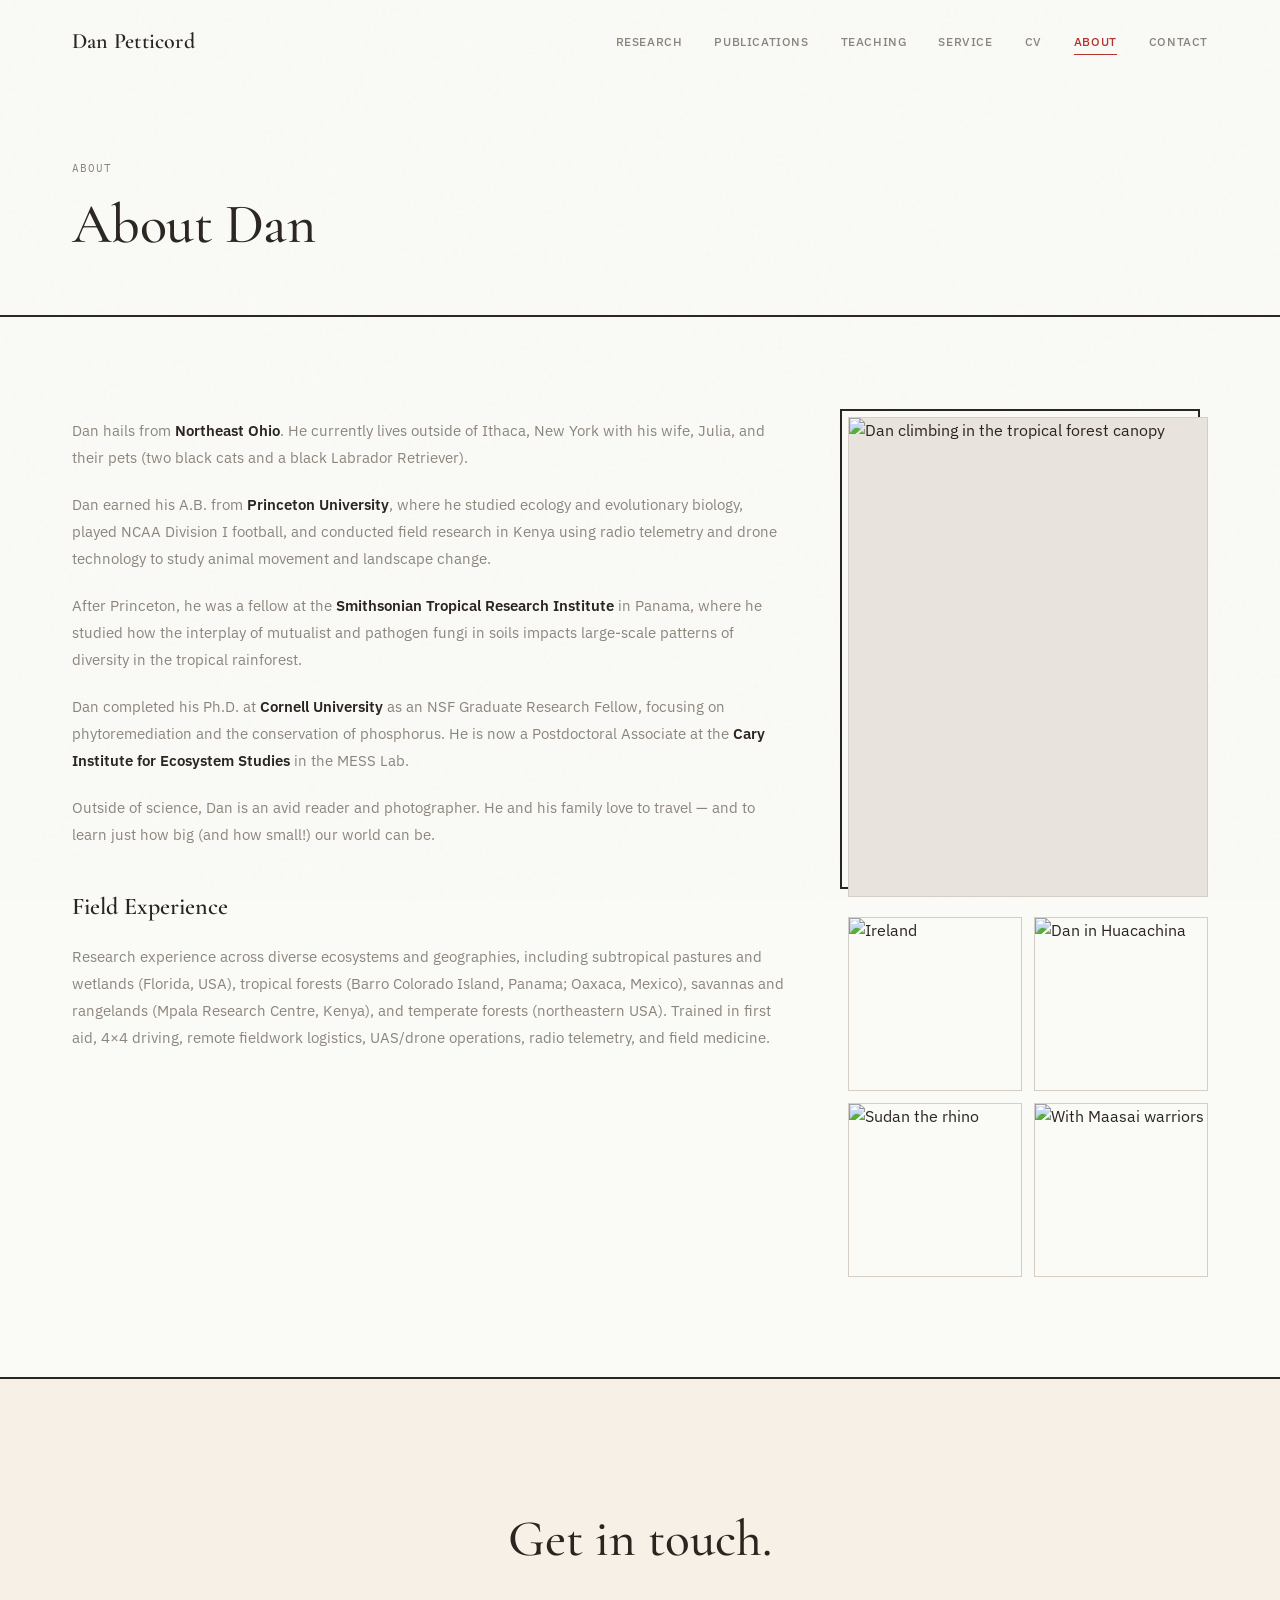
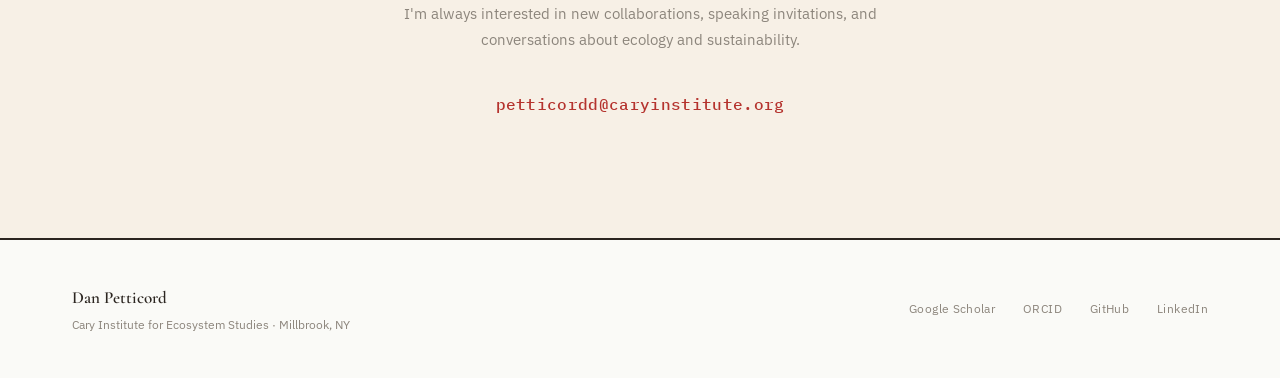
==== about.html @ bfcc59e4 "V3 One option for fixes and random filling in of photos." ====
<!DOCTYPE html>
<html lang="en">
<head>
  <meta charset="UTF-8">
  <meta name="viewport" content="width=device-width, initial-scale=1.0">
  <title>About — Dan Petticord</title>
  <link rel="preconnect" href="https://fonts.googleapis.com">
  <link rel="preconnect" href="https://fonts.gstatic.com" crossorigin>
  <link href="https://fonts.googleapis.com/css2?family=Cormorant+Garamond:ital,wght@0,300;0,400;0,500;0,600;0,700;1,300;1,400&family=IBM+Plex+Sans:ital,wght@0,300;0,400;0,500;0,600;0,700;1,300;1,400&family=IBM+Plex+Mono:wght@300;400;500&display=swap" rel="stylesheet">
  <link rel="stylesheet" href="css/styles.css">
</head>
<body>

<nav class="nav">
  <a href="index.html" class="nav-name">Dan Petticord</a>
  <div class="nav-links">
    <a href="research.html" class="nav-link">Research</a>
    <a href="publications.html" class="nav-link">Publications</a>
    <a href="teaching.html" class="nav-link">Teaching</a>
    <a href="service.html" class="nav-link">Service</a>
    <a href="cv.html" class="nav-link">CV</a>
    <a href="about.html" class="nav-link active">About</a>
    <a href="contact.html" class="nav-link">Contact</a>
  </div>
  <button class="nav-hamburger" aria-label="Menu"><span></span><span></span><span></span></button>
</nav>

<header class="page-header">
  <div class="page-header-label">About</div>
  <h1 class="page-header-title">About Dan</h1>
</header>

<section class="section" style="display:grid;grid-template-columns:1fr 360px;gap:60px;align-items:start;">
  <div class="prose fade-in">
    <p>Dan hails from <strong>Northeast Ohio</strong>. He currently lives outside of Ithaca, New York with his wife, Julia, and their pets (two black cats and a black Labrador Retriever).</p>
    <p>Dan earned his A.B. from <strong>Princeton University</strong>, where he studied ecology and evolutionary biology, played NCAA Division I football, and conducted field research in Kenya using radio telemetry and drone technology to study animal movement and landscape change.</p>
    <p>After Princeton, he was a fellow at the <strong>Smithsonian Tropical Research Institute</strong> in Panama, where he studied how the interplay of mutualist and pathogen fungi in soils impacts large-scale patterns of diversity in the tropical rainforest.</p>
    <p>Dan completed his Ph.D. at <strong>Cornell University</strong> as an NSF Graduate Research Fellow, focusing on phytoremediation and the conservation of phosphorus. He is now a Postdoctoral Associate at the <strong>Cary Institute for Ecosystem Studies</strong> in the MESS Lab.</p>
    <p>Outside of science, Dan is an avid reader and photographer. He and his family love to travel — and to learn just how big (and how small!) our world can be.</p>

    <h3>Field Experience</h3>
    <p>Research experience across diverse ecosystems and geographies, including subtropical pastures and wetlands (Florida, USA), tropical forests (Barro Colorado Island, Panama; Oaxaca, Mexico), savannas and rangelands (Mpala Research Centre, Kenya), and temperate forests (northeastern USA). Trained in first aid, 4×4 driving, remote fieldwork logistics, UAS/drone operations, radio telemetry, and field medicine.</p>
  </div>

  <!-- Photo gallery placeholder -->
  <div class="fade-in anim-delay-2" style="position:sticky;top:120px;">
    <div style="position:relative;">
      <div style="position:absolute;top:-8px;left:-8px;right:8px;bottom:8px;border:2px solid var(--border-dark);z-index:0;"></div>
      <div style="position:relative;z-index:1;width:100%;aspect-ratio:3/4;overflow:hidden;background:var(--grid);border:1px solid var(--border);">
        <img src="images/Climbing.jpg" alt="Dan climbing in the tropical forest canopy" style="width:100%;height:100%;object-fit:cover;">
      </div>
    </div>
    <!-- Additional photos -->
    <div style="display:grid;grid-template-columns:1fr 1fr;gap:12px;margin-top:20px;">
      <div style="aspect-ratio:1;overflow:hidden;border:1px solid var(--border);">
        <img src="images/Ireland.jpg" alt="Ireland" style="width:100%;height:100%;object-fit:cover;">
      </div>
      <div style="aspect-ratio:1;overflow:hidden;border:1px solid var(--border);">
        <img src="images/dan-huacachina.jpg" alt="Dan in Huacachina" style="width:100%;height:100%;object-fit:cover;">
      </div>
    </div>
    <div style="display:grid;grid-template-columns:1fr 1fr;gap:12px;margin-top:12px;">
      <div style="aspect-ratio:1;overflow:hidden;border:1px solid var(--border);">
        <img src="images/Sudan.jpg" alt="Sudan the rhino" style="width:100%;height:100%;object-fit:cover;">
      </div>
      <div style="aspect-ratio:1;overflow:hidden;border:1px solid var(--border);">
        <img src="images/Ma_warriors.jpg" alt="With Maasai warriors" style="width:100%;height:100%;object-fit:cover;">
      </div>
    </div>
  </div>
</section>

<section class="contact-section fade-in">
  <div class="contact-title">Get in touch.</div>
  <div class="contact-desc">I'm always interested in new collaborations, speaking invitations, and conversations about ecology and sustainability.</div>
  <a href="mailto:petticordd@caryinstitute.org" class="contact-email">petticordd@caryinstitute.org</a>
</section>

<footer class="footer">
  <div><div class="footer-name">Dan Petticord</div><div class="footer-sub">Cary Institute for Ecosystem Studies · Millbrook, NY</div></div>
  <div class="footer-links">
    <a href="https://scholar.google.com/citations?user=s1wx64YAAAAJ&hl=en" target="_blank" class="footer-link">Google Scholar</a>
    <a href="#" class="footer-link">ORCID</a>
    <a href="https://github.com/Dpetticord3" target="_blank" class="footer-link">GitHub</a>
    <a href="#" class="footer-link">LinkedIn</a>
  </div>
</footer>
<script src="js/main.js"></script>
</body>
</html>
---- css/styles.css ----
/* ═══════════════════════════════════════════════════════════════════
   DAN PETTICORD — ACADEMIC SITE
   Parchment + Gem Tone Palette · Crisp Black Lines
   ═══════════════════════════════════════════════════════════════════ */

/* ─── CUSTOM PROPERTIES ─── */
:root {
  --warm:       #B5332E;
  --drought:    #C67D3B;
  --teal:       #2E6B6B;
  --forest:     #4A7C3F;
  --plum:       #7A5C8D;
  --slate:      #3A6B8C;
  --absent:     #A8A196;
  --bg:         #FAFAF7;
  --paper:      #F7F0E6;
  --grid:       #E8E4DD;
  --text:       #2B2520;
  --muted:      #8C857C;
  --white:      #FFFFFF;
  --border:     #D4CEC5;
  --border-dark:#2B2520;

  --font-serif: 'Cormorant Garamond', 'Georgia', serif;
  --font-sans:  'IBM Plex Sans', 'Helvetica Neue', sans-serif;
  --font-mono:  'IBM Plex Mono', 'Menlo', monospace;

  --page-pad: 72px;
  --max-width: 1280px;
}

/* ─── RESET & BASE ─── */
*, *::before, *::after { margin: 0; padding: 0; box-sizing: border-box; }

html {
  font-size: 16px;
  scroll-behavior: smooth;
  -webkit-font-smoothing: antialiased;
  -moz-osx-font-smoothing: grayscale;
}

body {
  font-family: var(--font-sans);
  background: var(--bg);
  color: var(--text);
  line-height: 1.6;
  overflow-x: hidden;
}

::selection { background: rgba(181,51,46,0.12); color: var(--text); }

::-webkit-scrollbar { width: 6px; }
::-webkit-scrollbar-track { background: var(--bg); }
::-webkit-scrollbar-thumb { background: var(--border); border-radius: 3px; }
::-webkit-scrollbar-thumb:hover { background: var(--muted); }

a { color: inherit; text-decoration: none; }
img { display: block; max-width: 100%; }

/* ─── PAPER TEXTURE OVERLAY ─── */
body::before {
  content: '';
  position: fixed; inset: 0; z-index: 0; pointer-events: none; opacity: 0.028;
  background-image: url("data:image/svg+xml,%3Csvg viewBox='0 0 256 256' xmlns='http://www.w3.org/2000/svg'%3E%3Cfilter id='n'%3E%3CfeTurbulence type='fractalNoise' baseFrequency='0.75' numOctaves='4' stitchTiles='stitch'/%3E%3C/filter%3E%3Crect width='100%25' height='100%25' filter='url(%23n)'/%3E%3C/svg%3E");
}

/* ─── NAVIGATION ─── */
.nav {
  position: fixed; top: 0; left: 0; right: 0; z-index: 100;
  display: flex; justify-content: space-between; align-items: center;
  padding: 24px var(--page-pad);
  border-bottom: 1.5px solid transparent;
  transition: all 0.4s cubic-bezier(0.16,1,0.3,1);
}

.nav.scrolled {
  padding: 14px var(--page-pad);
  background: rgba(250,250,247,0.95);
  backdrop-filter: blur(20px);
  border-bottom-color: var(--border-dark);
}

.nav-name {
  font-family: var(--font-serif);
  font-weight: 600; font-size: 22px;
  letter-spacing: 0.01em; color: var(--text);
}

.nav-links { display: flex; gap: 32px; align-items: center; }

.nav-link {
  font-family: var(--font-sans);
  font-size: 12px; font-weight: 500;
  color: var(--muted);
  letter-spacing: 0.05em; text-transform: uppercase;
  position: relative; transition: color 0.3s;
}

.nav-link::after {
  content: ''; position: absolute; bottom: -4px; left: 0;
  width: 0; height: 1.5px; background: var(--warm);
  transition: width 0.3s cubic-bezier(0.16,1,0.3,1);
}

.nav-link:hover, .nav-link.active { color: var(--warm); }
.nav-link:hover::after, .nav-link.active::after { width: 100%; }

/* Mobile hamburger */
.nav-hamburger {
  display: none; cursor: pointer; background: none; border: none;
  width: 28px; height: 20px; position: relative; z-index: 110;
}
.nav-hamburger span {
  display: block; width: 100%; height: 2px; background: var(--text);
  position: absolute; left: 0; transition: all 0.3s;
}
.nav-hamburger span:nth-child(1) { top: 0; }
.nav-hamburger span:nth-child(2) { top: 9px; }
.nav-hamburger span:nth-child(3) { top: 18px; }

/* ─── PAGE HEADER (inner pages) ─── */
.page-header {
  padding: 160px var(--page-pad) 60px;
  border-bottom: 2px solid var(--border-dark);
}

.page-header-label {
  font-family: var(--font-mono);
  font-size: 11px; font-weight: 400;
  letter-spacing: 0.1em; text-transform: uppercase;
  color: var(--muted); margin-bottom: 16px;
}

.page-header-title {
  font-family: var(--font-serif);
  font-size: clamp(36px, 4.5vw, 56px);
  font-weight: 500; line-height: 1.1;
  letter-spacing: -0.01em; color: var(--text);
}

.page-header-subtitle {
  font-family: var(--font-sans);
  font-size: 16px; color: var(--muted);
  margin-top: 16px; max-width: 600px; line-height: 1.7;
}

/* Color accent on page header */
.page-header[data-accent="warm"] .page-header-label { color: var(--warm); }
.page-header[data-accent="teal"] .page-header-label { color: var(--teal); }
.page-header[data-accent="forest"] .page-header-label { color: var(--forest); }
.page-header[data-accent="drought"] .page-header-label { color: var(--drought); }
.page-header[data-accent="slate"] .page-header-label { color: var(--slate); }
.page-header[data-accent="plum"] .page-header-label { color: var(--plum); }

/* ─── SECTION COMPONENTS ─── */
.section { padding: 100px var(--page-pad); position: relative; z-index: 1; }
.section--paper { background: var(--paper); }
.section--bordered { border-top: 2px solid var(--border-dark); }

.section-label {
  font-family: var(--font-sans);
  font-size: 11px; font-weight: 600;
  letter-spacing: 0.14em; text-transform: uppercase;
  color: var(--text); margin-bottom: 56px;
  display: flex; align-items: center; gap: 20px;
}

.section-label::after {
  content: ''; flex: 1; height: 1px; background: var(--border);
}

.section-label[data-color="warm"] { color: var(--warm); }
.section-label[data-color="teal"] { color: var(--teal); }
.section-label[data-color="forest"] { color: var(--forest); }
.section-label[data-color="drought"] { color: var(--drought); }

/* ─── STAT BAR ─── */
.stat-bar {
  display: grid; grid-template-columns: repeat(4, 1fr);
  border-top: 2px solid var(--border-dark);
  border-bottom: 2px solid var(--border-dark);
}

.stat-card {
  padding: 52px 36px; text-align: center;
  background: var(--paper);
  border-right: 1px solid var(--border);
}
.stat-card:last-child { border-right: none; }

.stat-num {
  font-family: var(--font-serif);
  font-weight: 600; font-size: 50px; line-height: 1;
  margin-bottom: 10px;
}

.stat-label {
  font-family: var(--font-sans);
  font-size: 11px; color: var(--muted);
  letter-spacing: 0.08em; text-transform: uppercase; font-weight: 500;
}

/* ─── RESEARCH CARDS ─── */
.research-grid {
  display: grid; grid-template-columns: repeat(2, 1fr); gap: 20px;
}

.research-card {
  padding: 44px 36px; border: 1px solid var(--border);
  position: relative; overflow: hidden; cursor: pointer;
  transition: all 0.35s cubic-bezier(0.16,1,0.3,1);
  text-decoration: none; display: block;
}

.research-card::before {
  content: ''; position: absolute; top: 0; left: 0; right: 0; height: 3px;
  transform: scaleX(0); transform-origin: left;
  transition: transform 0.5s cubic-bezier(0.16,1,0.3,1);
}

.research-card:hover { background: var(--white); }
.research-card:hover::before { transform: scaleX(1); }

.research-card[data-color="warm"]::before { background: var(--warm); }
.research-card[data-color="warm"]:hover { border-color: var(--warm); }
.research-card[data-color="warm"] .research-card-num { color: var(--warm); }

.research-card[data-color="teal"]::before { background: var(--teal); }
.research-card[data-color="teal"]:hover { border-color: var(--teal); }
.research-card[data-color="teal"] .research-card-num { color: var(--teal); }

.research-card[data-color="forest"]::before { background: var(--forest); }
.research-card[data-color="forest"]:hover { border-color: var(--forest); }
.research-card[data-color="forest"] .research-card-num { color: var(--forest); }

.research-card[data-color="drought"]::before { background: var(--drought); }
.research-card[data-color="drought"]:hover { border-color: var(--drought); }
.research-card[data-color="drought"] .research-card-num { color: var(--drought); }

.research-card[data-color="slate"]::before { background: var(--slate); }
.research-card[data-color="slate"]:hover { border-color: var(--slate); }
.research-card[data-color="slate"] .research-card-num { color: var(--slate); }

.research-card[data-color="plum"]::before { background: var(--plum); }
.research-card[data-color="plum"]:hover { border-color: var(--plum); }
.research-card[data-color="plum"] .research-card-num { color: var(--plum); }

.research-card-num {
  font-family: var(--font-mono);
  font-size: 11px; margin-bottom: 24px;
  letter-spacing: 0.05em; font-weight: 500;
}

.research-card-title {
  font-family: var(--font-serif);
  font-size: 26px; font-weight: 600;
  line-height: 1.2; margin-bottom: 14px; color: var(--text);
}

.research-card-desc {
  font-family: var(--font-sans);
  font-size: 14px; color: var(--muted); line-height: 1.7;
}

.research-card-more {
  margin-top: 20px; font-family: var(--font-sans);
  font-size: 12px; font-weight: 500;
  letter-spacing: 0.04em; color: transparent;
  transition: color 0.4s;
}
.research-card:hover .research-card-more { color: var(--muted); }

/* ─── PUBLICATION ITEMS ─── */
.pub-item {
  display: grid; grid-template-columns: 52px 1fr 56px;
  gap: 24px; align-items: baseline;
  padding: 18px 0 18px 12px;
  border-bottom: 1px solid var(--border);
  transition: all 0.3s; cursor: default;
}

.pub-item:hover { padding-left: 24px; background: var(--paper); }

.pub-num {
  font-family: var(--font-mono);
  font-size: 12px; color: var(--muted);
}

.pub-title {
  font-family: var(--font-sans);
  font-size: 15px; color: var(--muted);
  line-height: 1.55; transition: color 0.3s;
}
.pub-item:hover .pub-title { color: var(--text); }

.pub-first-badge {
  display: inline-block; font-family: var(--font-mono);
  font-size: 9px; font-weight: 500;
  letter-spacing: 0.1em; text-transform: uppercase;
  margin-right: 10px; padding: 2px 8px;
  border: 1.5px solid var(--warm); color: var(--warm);
  vertical-align: middle;
}

.pub-cofirst-badge {
  display: inline-block; font-family: var(--font-mono);
  font-size: 9px; font-weight: 500;
  letter-spacing: 0.1em; text-transform: uppercase;
  margin-right: 10px; padding: 2px 8px;
  border: 1.5px solid var(--drought); color: var(--drought);
  vertical-align: middle;
}

.pub-link {
  display: inline-block; font-family: var(--font-mono);
  font-size: 10px; color: var(--teal); margin-top: 6px;
  letter-spacing: 0.03em; transition: color 0.3s;
}
.pub-link:hover { color: var(--warm); }

/* Collaboration bracket grouping */
.pub-group-bracket {
  border-left: 3px solid var(--border);
  padding-left: 20px; margin-left: 12px;
  margin-top: 8px; margin-bottom: 8px;
}
.pub-group-bracket-label {
  font-family: var(--font-sans); font-size: 12px;
  font-weight: 500; color: var(--muted);
  margin-bottom: 4px; font-style: italic;
}

.pub-journal {
  font-family: var(--font-sans);
  font-size: 13px; color: var(--muted);
  font-style: italic; margin-top: 5px;
  transition: color 0.3s;
}
.pub-item:hover .pub-journal { color: var(--teal); }

.pub-year {
  font-family: var(--font-mono);
  font-size: 12px; color: var(--muted); text-align: right;
}

/* Publication group headers */
.pub-group {
  margin-top: 64px; margin-bottom: 32px;
  padding: 32px; background: var(--paper);
  border: 1px solid var(--border);
  display: grid; grid-template-columns: 1fr 200px; gap: 32px;
  align-items: center;
}

.pub-group-title {
  font-family: var(--font-serif);
  font-size: 22px; font-weight: 600;
  color: var(--text); line-height: 1.3;
}

.pub-group-desc {
  font-family: var(--font-sans);
  font-size: 13px; color: var(--muted);
  margin-top: 8px; line-height: 1.6;
}

.pub-group-photo {
  width: 100%; aspect-ratio: 4/3;
  background: var(--grid); border: 1px solid var(--border);
  display: flex; align-items: center; justify-content: center;
  font-family: var(--font-mono); font-size: 10px; color: var(--muted);
}

/* ─── JOURNEY TIMELINE ─── */
.journey-item {
  display: grid; grid-template-columns: 140px 1fr;
  gap: 32px; padding: 28px 0; position: relative;
  border-bottom: 1px solid var(--border);
}
.journey-item:last-child { border-bottom: none; }

.journey-dot {
  position: absolute; left: -24px; top: 36px;
  width: 8px; height: 8px; border-radius: 50%;
  border: 2px solid var(--bg);
}

.journey-period {
  font-family: var(--font-mono);
  font-size: 12px; color: var(--muted);
  letter-spacing: 0.03em; padding-top: 4px;
}

.journey-role {
  font-family: var(--font-serif);
  font-size: 23px; font-weight: 600;
  color: var(--text); margin-bottom: 4px;
}

.journey-place {
  font-family: var(--font-sans);
  font-size: 14px; font-weight: 500; margin-bottom: 2px;
}

.journey-detail {
  font-family: var(--font-sans);
  font-size: 13px; color: var(--muted); font-style: italic;
}

/* ─── TEACHING CARDS ─── */
.teaching-grid { display: grid; grid-template-columns: 1fr 1fr; gap: 20px; }

.teaching-card {
  padding: 32px 28px; border: 1px solid var(--border);
  background: var(--white); position: relative; overflow: hidden;
}

.teaching-strip {
  position: absolute; top: 0; left: 0; bottom: 0; width: 4px;
}

.teaching-header {
  display: flex; justify-content: space-between;
  align-items: flex-start; margin-bottom: 14px; padding-left: 8px;
}

.teaching-role {
  font-family: var(--font-mono);
  font-size: 10px; font-weight: 500;
  letter-spacing: 0.08em; text-transform: uppercase;
}

.teaching-semester {
  font-family: var(--font-mono);
  font-size: 11px; color: var(--muted);
}

.teaching-course {
  font-family: var(--font-serif);
  font-size: 23px; font-weight: 600;
  color: var(--text); margin-bottom: 4px; padding-left: 8px;
}

.teaching-code {
  font-family: var(--font-mono);
  font-size: 11px; color: var(--muted); padding-left: 8px;
}

.teaching-note {
  font-family: var(--font-sans);
  font-size: 13px; color: var(--muted);
  font-style: italic; padding-left: 8px; margin-top: 10px;
}

/* ─── CV PAGE ─── */
.cv-section { margin-bottom: 56px; }

.cv-section-title {
  font-family: var(--font-sans);
  font-size: 12px; font-weight: 600;
  letter-spacing: 0.12em; text-transform: uppercase;
  color: var(--text); padding-bottom: 12px;
  border-bottom: 2px solid var(--border-dark);
  margin-bottom: 24px;
}

.cv-entry {
  display: grid; grid-template-columns: 140px 1fr;
  gap: 24px; padding: 12px 0;
  font-size: 14px;
}

.cv-date {
  font-family: var(--font-mono);
  font-size: 12px; color: var(--muted);
  padding-top: 2px;
}

.cv-role { font-weight: 600; color: var(--text); }
.cv-place { color: var(--muted); }
.cv-detail { font-size: 13px; color: var(--muted); font-style: italic; margin-top: 2px; }

.cv-pub-entry {
  padding: 8px 0;
  font-size: 14px; color: var(--muted);
  line-height: 1.6;
}

.cv-pub-entry strong { color: var(--text); font-weight: 600; }

/* ─── BUTTONS ─── */
.btn {
  display: inline-block;
  font-family: var(--font-sans);
  font-size: 12px; font-weight: 600;
  letter-spacing: 0.08em; text-transform: uppercase;
  padding: 12px 28px; cursor: pointer;
  transition: all 0.3s; border-radius: 0;
}

.btn--primary {
  background: var(--text); color: var(--bg);
  border: 2px solid var(--text);
}
.btn--primary:hover { background: var(--warm); border-color: var(--warm); }

.btn--outline {
  background: transparent; color: var(--text);
  border: 2px solid var(--border);
}
.btn--outline:hover { border-color: var(--text); }

.btn--center { display: flex; justify-content: center; margin-top: 44px; }

/* ─── CONTACT ─── */
.contact-section {
  padding: 120px var(--page-pad);
  border-top: 2px solid var(--border-dark);
  text-align: center; background: var(--paper);
}

.contact-title {
  font-family: var(--font-serif);
  font-size: clamp(32px, 4vw, 52px);
  font-weight: 500; color: var(--text); margin-bottom: 20px;
}

.contact-desc {
  font-family: var(--font-sans);
  font-size: 15px; color: var(--muted);
  max-width: 480px; margin: 0 auto 40px; line-height: 1.7;
}

.contact-email {
  font-family: var(--font-mono);
  font-size: 16px; color: var(--warm);
  font-weight: 500; letter-spacing: 0.02em;
}

/* ─── FOOTER ─── */
.footer {
  padding: 44px var(--page-pad);
  border-top: 2px solid var(--border-dark);
  display: flex; justify-content: space-between; align-items: center;
  background: var(--bg);
}

.footer-name {
  font-family: var(--font-serif);
  font-size: 17px; font-weight: 600;
  color: var(--text); margin-bottom: 4px;
}

.footer-sub {
  font-family: var(--font-sans);
  font-size: 12px; color: var(--muted);
}

.footer-links { display: flex; gap: 28px; }

.footer-link {
  font-family: var(--font-sans);
  font-size: 12px; color: var(--muted);
  letter-spacing: 0.03em; transition: color 0.3s;
}
.footer-link:hover { color: var(--warm); }

/* ─── ANIMATIONS ─── */
.fade-in {
  opacity: 0; transform: translateY(20px);
  transition: opacity 0.7s cubic-bezier(0.16,1,0.3,1),
              transform 0.7s cubic-bezier(0.16,1,0.3,1);
}
.fade-in.visible { opacity: 1; transform: translateY(0); }

@keyframes fadeIn {
  from { opacity: 0; transform: translateY(14px); }
  to   { opacity: 1; transform: translateY(0); }
}

@keyframes pulse {
  0%, 100% { opacity: 0.3; }
  50%      { opacity: 0.7; }
}

.anim-delay-1 { transition-delay: 0.1s; }
.anim-delay-2 { transition-delay: 0.2s; }
.anim-delay-3 { transition-delay: 0.3s; }
.anim-delay-4 { transition-delay: 0.4s; }
.anim-delay-5 { transition-delay: 0.5s; }
.anim-delay-6 { transition-delay: 0.6s; }

/* ─── CONTENT PROSE ─── */
.prose { max-width: 720px; }
.prose p {
  font-family: var(--font-sans);
  font-size: 15px; color: var(--muted);
  line-height: 1.8; margin-bottom: 20px;
}
.prose p strong { color: var(--text); font-weight: 600; }
.prose h3 {
  font-family: var(--font-serif);
  font-size: 24px; font-weight: 600;
  color: var(--text); margin: 40px 0 16px;
}

/* ─── RESEARCH SUBPAGE ─── */
.research-sub-hero {
  padding: 160px var(--page-pad) 80px;
  display: grid; grid-template-columns: 1fr 1fr; gap: 60px;
  align-items: end;
  border-bottom: 2px solid var(--border-dark);
}

.research-sub-papers {
  padding: 80px var(--page-pad);
}

.research-paper-card {
  display: grid; grid-template-columns: 1fr 240px;
  gap: 32px; padding: 28px 0;
  border-bottom: 1px solid var(--border);
  align-items: start;
}

.research-paper-card:last-child { border-bottom: none; }

.research-paper-title {
  font-family: var(--font-sans);
  font-size: 15px; font-weight: 500;
  color: var(--text); line-height: 1.5; margin-bottom: 6px;
}

.research-paper-journal {
  font-family: var(--font-sans);
  font-size: 13px; color: var(--muted); font-style: italic;
}

.research-paper-figure {
  width: 100%; aspect-ratio: 16/10;
  background: var(--grid); border: 1px solid var(--border);
  display: flex; align-items: center; justify-content: center;
  font-family: var(--font-mono); font-size: 10px; color: var(--muted);
}

/* ─── RESPONSIVE ─── */
@media (max-width: 1024px) {
  :root { --page-pad: 40px; }
  .stat-bar { grid-template-columns: repeat(2, 1fr); }
  .stat-card:nth-child(2) { border-right: none; }
  .pub-group { grid-template-columns: 1fr; }
  .pub-group-photo { max-width: 240px; }
  .research-sub-hero { grid-template-columns: 1fr; }
  .research-paper-card { grid-template-columns: 1fr; }
}

@media (max-width: 768px) {
  :root { --page-pad: 24px; }
  .nav-links { display: none; }
  .nav-hamburger { display: block; }
  .research-grid { grid-template-columns: 1fr; }
  .teaching-grid { grid-template-columns: 1fr; }
  .stat-bar { grid-template-columns: 1fr; }
  .stat-card { border-right: none; border-bottom: 1px solid var(--border); }
  .hero-grid { grid-template-columns: 1fr !important; }
  .hero-photo-wrap { display: none; }
  .cv-entry { grid-template-columns: 1fr; gap: 4px; }
  .journey-item { grid-template-columns: 1fr; gap: 4px; }
  .footer { flex-direction: column; gap: 20px; text-align: center; }
}
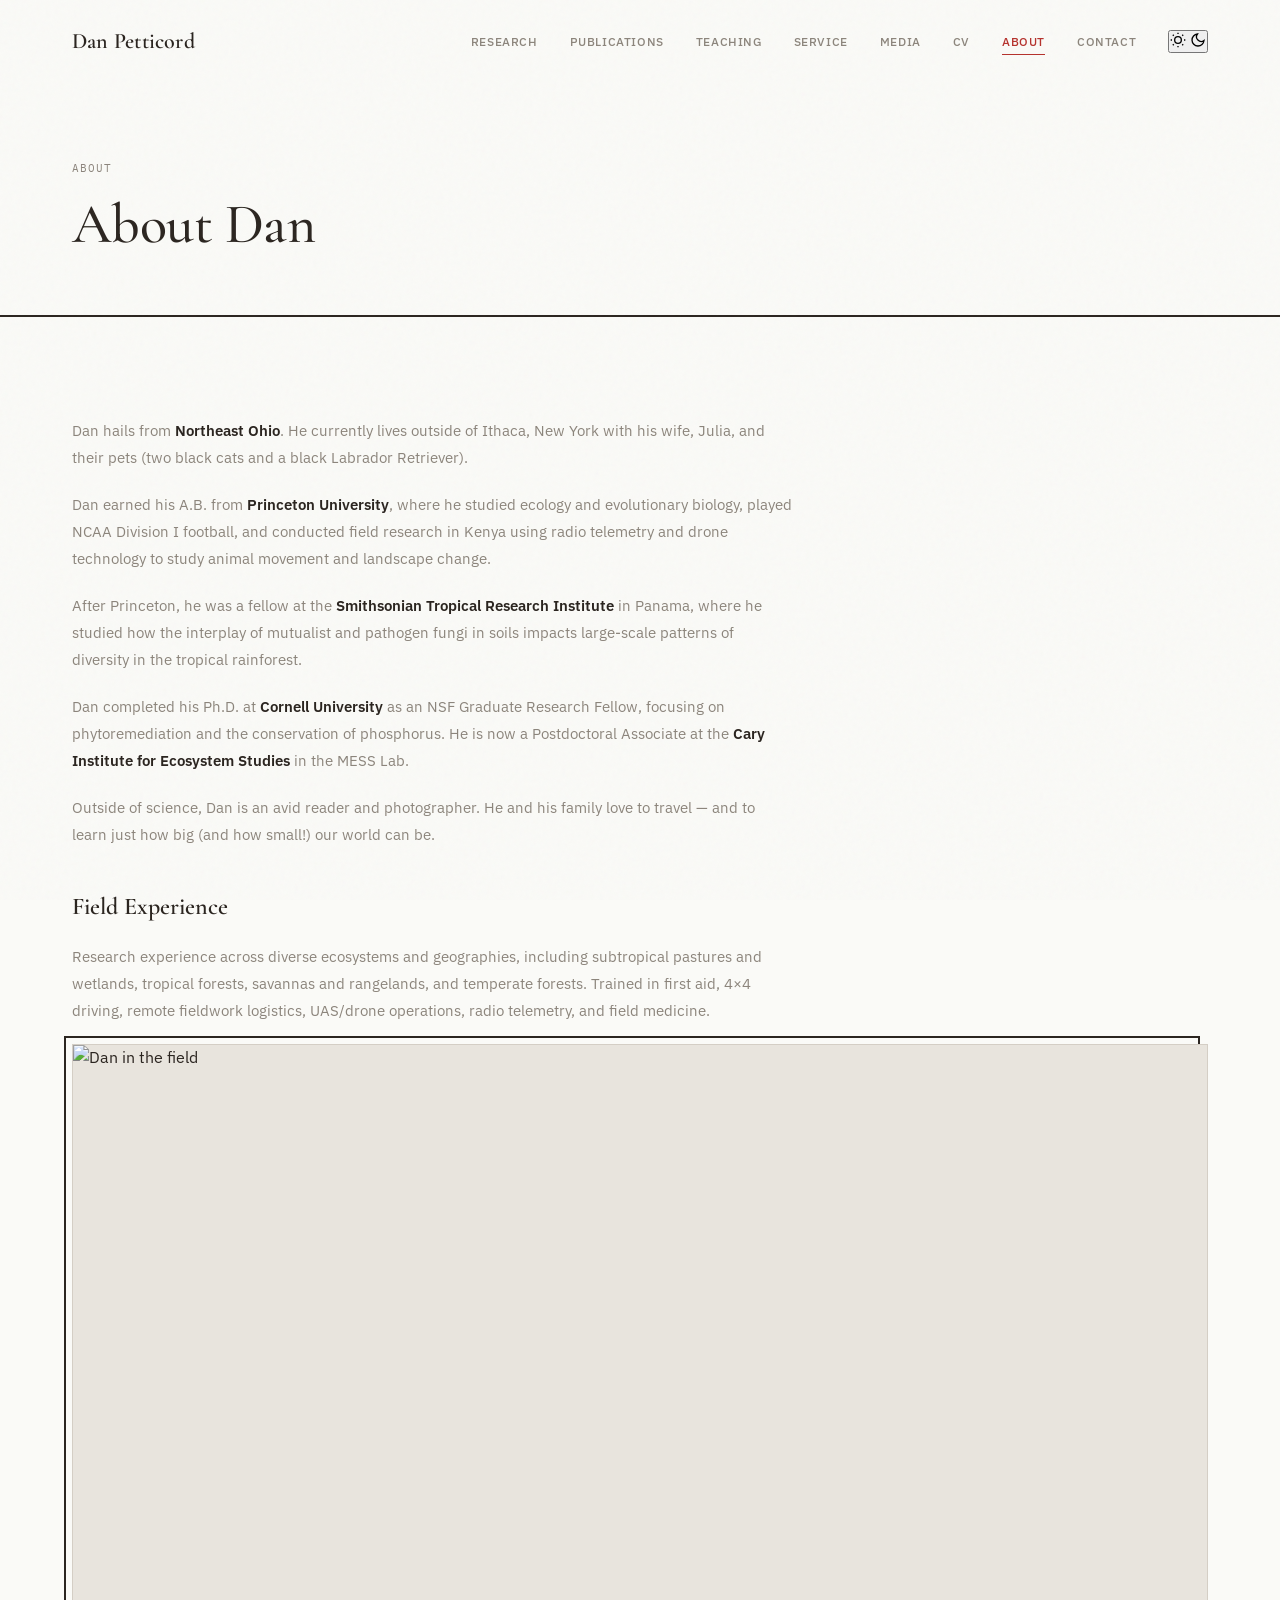
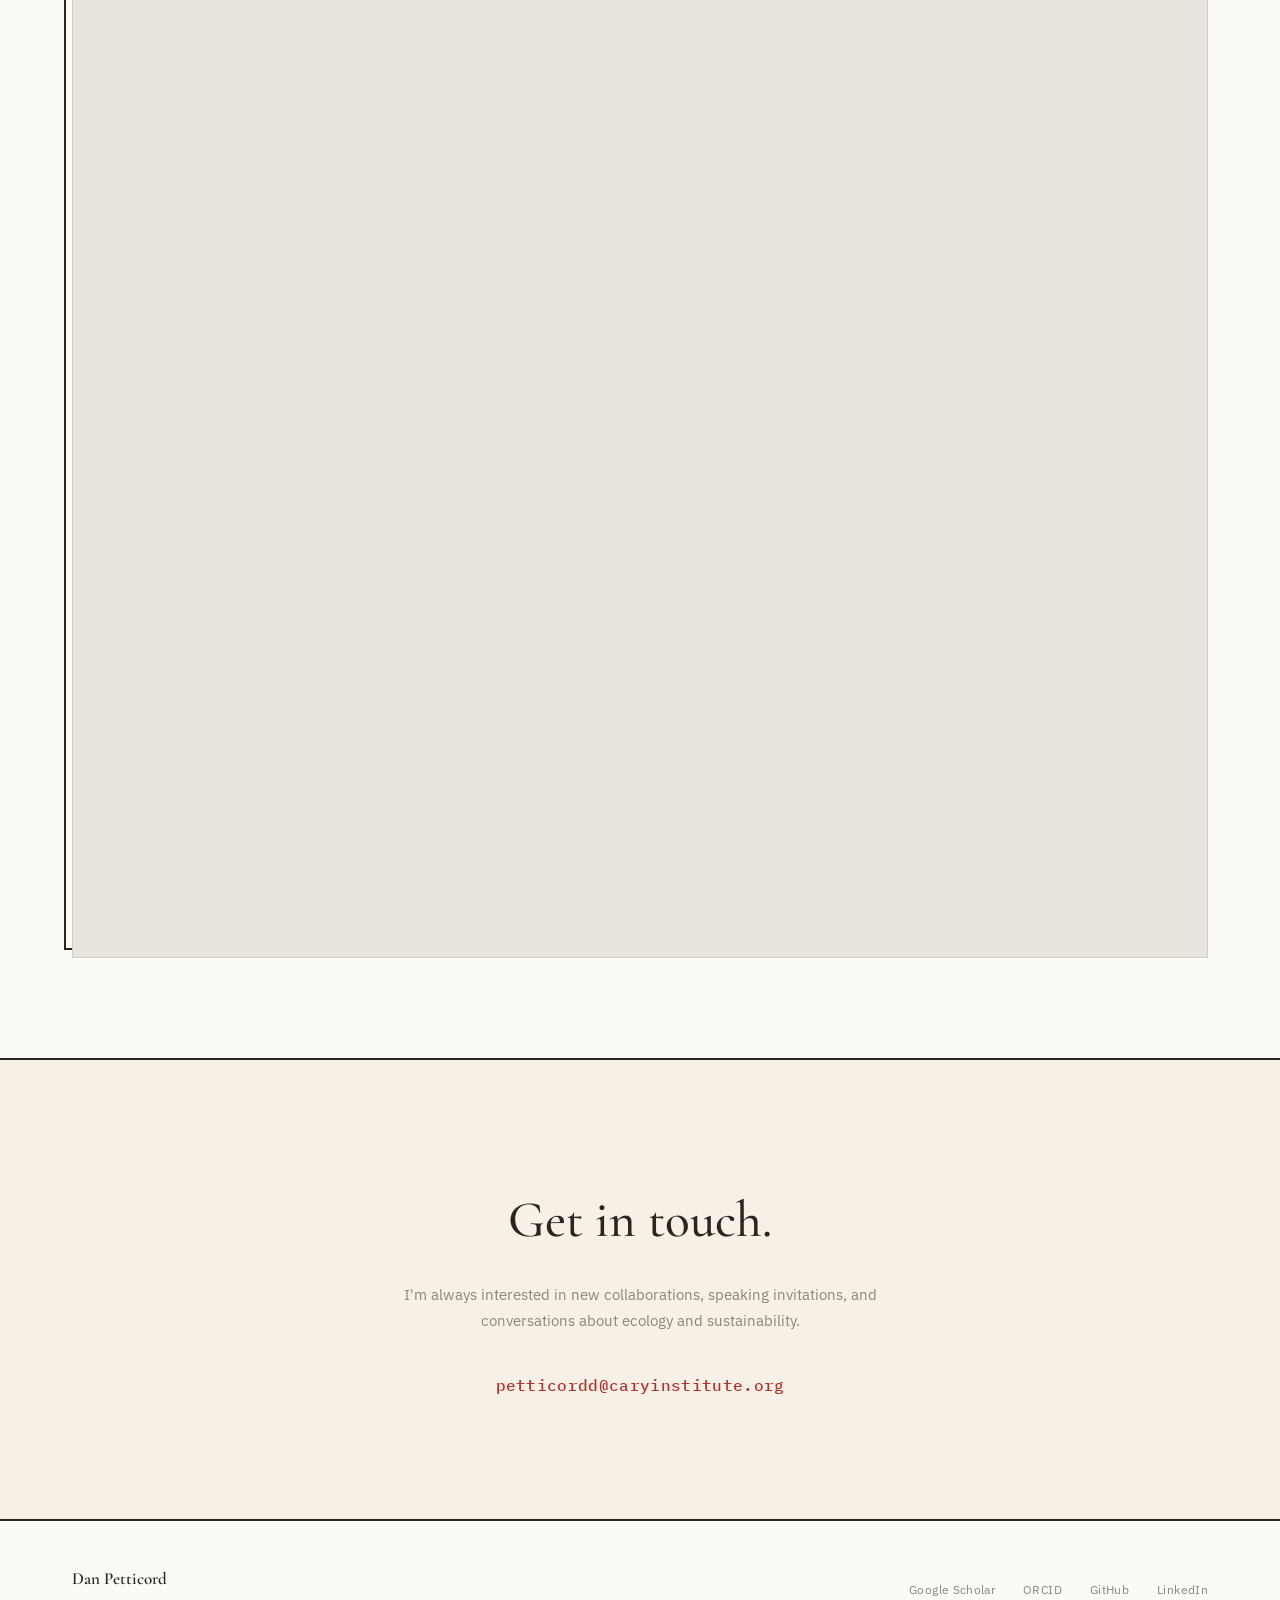
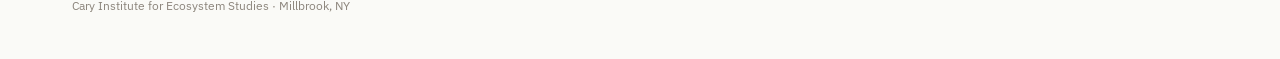
==== commit 4491db03: "v8" ====
--- a/about.html
+++ b/about.html
@@ -8,6 +8,7 @@
   <link rel="preconnect" href="https://fonts.gstatic.com" crossorigin>
   <link href="https://fonts.googleapis.com/css2?family=Cormorant+Garamond:ital,wght@0,300;0,400;0,500;0,600;0,700;1,300;1,400&family=IBM+Plex+Sans:ital,wght@0,300;0,400;0,500;0,600;0,700;1,300;1,400&family=IBM+Plex+Mono:wght@300;400;500&display=swap" rel="stylesheet">
   <link rel="stylesheet" href="css/styles.css">
+  <script>if(localStorage.getItem('theme')==='dark')document.documentElement.setAttribute('data-theme','dark');</script>
 </head>
 <body>
 
@@ -18,9 +19,14 @@
     <a href="publications.html" class="nav-link">Publications</a>
     <a href="teaching.html" class="nav-link">Teaching</a>
     <a href="service.html" class="nav-link">Service</a>
+    <a href="media.html" class="nav-link">Media</a>
     <a href="cv.html" class="nav-link">CV</a>
     <a href="about.html" class="nav-link active">About</a>
     <a href="contact.html" class="nav-link">Contact</a>
+    <button class="theme-toggle" aria-label="Toggle theme" title="Toggle light/dark theme">
+      <svg class="theme-icon-sun" width="16" height="16" viewBox="0 0 24 24" fill="none" stroke="currentColor" stroke-width="2"><circle cx="12" cy="12" r="5"/><path d="M12 1v2M12 21v2M4.22 4.22l1.42 1.42M18.36 18.36l1.42 1.42M1 12h2M21 12h2M4.22 19.78l1.42-1.42M18.36 5.64l1.42-1.42"/></svg>
+      <svg class="theme-icon-moon" width="16" height="16" viewBox="0 0 24 24" fill="none" stroke="currentColor" stroke-width="2"><path d="M21 12.79A9 9 0 1111.21 3 7 7 0 0021 12.79z"/></svg>
+    </button>
   </div>
   <button class="nav-hamburger" aria-label="Menu"><span></span><span></span><span></span></button>
 </nav>
@@ -30,7 +36,7 @@
   <h1 class="page-header-title">About Dan</h1>
 </header>
 
-<section class="section" style="display:grid;grid-template-columns:1fr 360px;gap:60px;align-items:start;">
+<section class="section about-layout">
   <div class="prose fade-in">
     <p>Dan hails from <strong>Northeast Ohio</strong>. He currently lives outside of Ithaca, New York with his wife, Julia, and their pets (two black cats and a black Labrador Retriever).</p>
     <p>Dan earned his A.B. from <strong>Princeton University</strong>, where he studied ecology and evolutionary biology, played NCAA Division I football, and conducted field research in Kenya using radio telemetry and drone technology to study animal movement and landscape change.</p>
@@ -39,32 +45,14 @@
     <p>Outside of science, Dan is an avid reader and photographer. He and his family love to travel — and to learn just how big (and how small!) our world can be.</p>
 
     <h3>Field Experience</h3>
-    <p>Research experience across diverse ecosystems and geographies, including subtropical pastures and wetlands (Florida, USA), tropical forests (Barro Colorado Island, Panama; Oaxaca, Mexico), savannas and rangelands (Mpala Research Centre, Kenya), and temperate forests (northeastern USA). Trained in first aid, 4×4 driving, remote fieldwork logistics, UAS/drone operations, radio telemetry, and field medicine.</p>
+    <p>Research experience across diverse ecosystems and geographies, including subtropical pastures and wetlands, tropical forests, savannas and rangelands, and temperate forests. Trained in first aid, 4×4 driving, remote fieldwork logistics, UAS/drone operations, radio telemetry, and field medicine.</p>
   </div>
 
-  <!-- Photo gallery placeholder -->
   <div class="fade-in anim-delay-2" style="position:sticky;top:120px;">
     <div style="position:relative;">
       <div style="position:absolute;top:-8px;left:-8px;right:8px;bottom:8px;border:2px solid var(--border-dark);z-index:0;"></div>
       <div style="position:relative;z-index:1;width:100%;aspect-ratio:3/4;overflow:hidden;background:var(--grid);border:1px solid var(--border);">
-        <img src="images/Climbing.jpg" alt="Dan climbing in the tropical forest canopy" style="width:100%;height:100%;object-fit:cover;">
-      </div>
-    </div>
-    <!-- Additional photos -->
-    <div style="display:grid;grid-template-columns:1fr 1fr;gap:12px;margin-top:20px;">
-      <div style="aspect-ratio:1;overflow:hidden;border:1px solid var(--border);">
-        <img src="images/Ireland.jpg" alt="Ireland" style="width:100%;height:100%;object-fit:cover;">
-      </div>
-      <div style="aspect-ratio:1;overflow:hidden;border:1px solid var(--border);">
-        <img src="images/dan-huacachina.jpg" alt="Dan in Huacachina" style="width:100%;height:100%;object-fit:cover;">
-      </div>
-    </div>
-    <div style="display:grid;grid-template-columns:1fr 1fr;gap:12px;margin-top:12px;">
-      <div style="aspect-ratio:1;overflow:hidden;border:1px solid var(--border);">
-        <img src="images/Sudan.jpg" alt="Sudan the rhino" style="width:100%;height:100%;object-fit:cover;">
-      </div>
-      <div style="aspect-ratio:1;overflow:hidden;border:1px solid var(--border);">
-        <img src="images/Ma_warriors.jpg" alt="With Maasai warriors" style="width:100%;height:100%;object-fit:cover;">
+        <img id="about-photo" src="images/boa_headshot.jpg" alt="Dan in the field" style="width:100%;height:100%;object-fit:cover;transition:opacity 0.6s cubic-bezier(0.4,0,0.2,1);will-change:opacity;">
       </div>
     </div>
   </div>
@@ -80,9 +68,9 @@
   <div><div class="footer-name">Dan Petticord</div><div class="footer-sub">Cary Institute for Ecosystem Studies · Millbrook, NY</div></div>
   <div class="footer-links">
     <a href="https://scholar.google.com/citations?user=s1wx64YAAAAJ&hl=en" target="_blank" class="footer-link">Google Scholar</a>
-    <a href="#" class="footer-link">ORCID</a>
+    <a href="https://orcid.org/0000-0002-1764-6321" target="_blank" class="footer-link">ORCID</a>
     <a href="https://github.com/Dpetticord3" target="_blank" class="footer-link">GitHub</a>
-    <a href="#" class="footer-link">LinkedIn</a>
+    <a href="https://www.linkedin.com/in/dpetticord/" target="_blank" class="footer-link">LinkedIn</a>
   </div>
 </footer>
 <script src="js/main.js"></script>
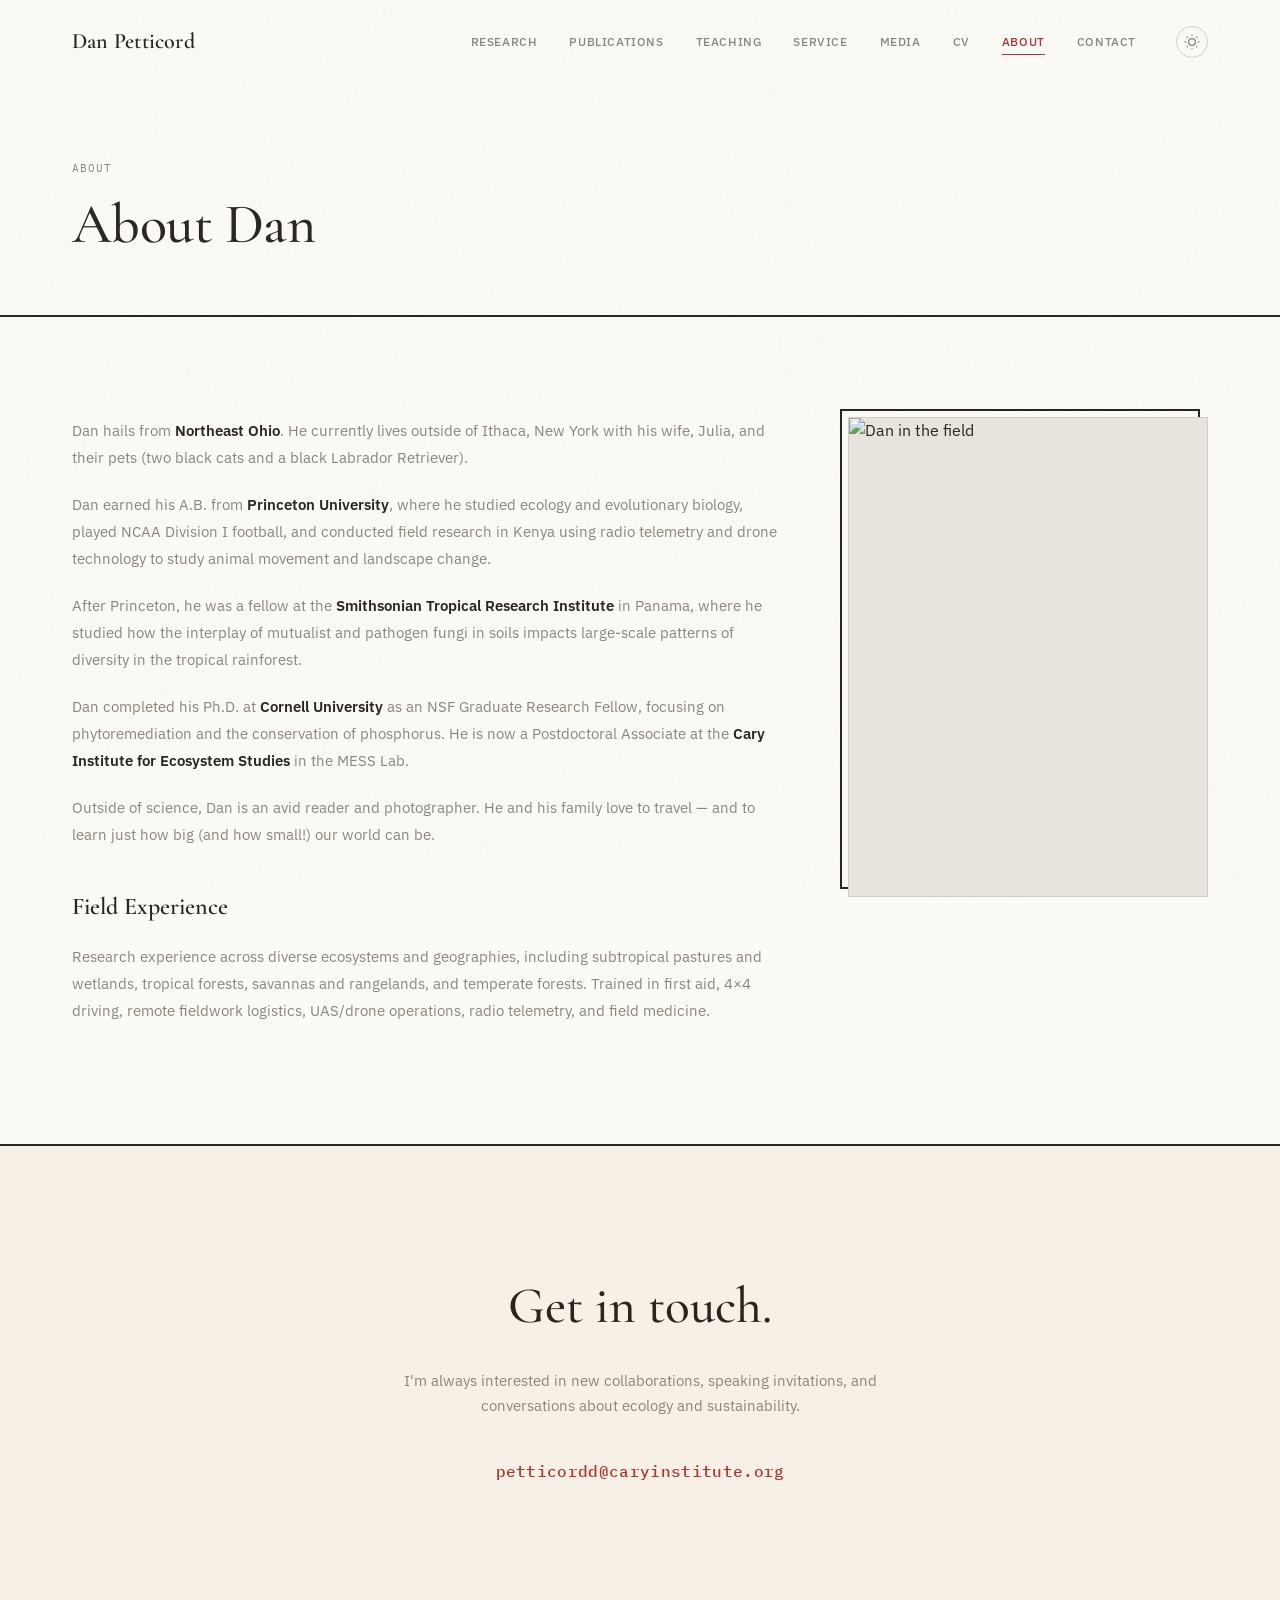
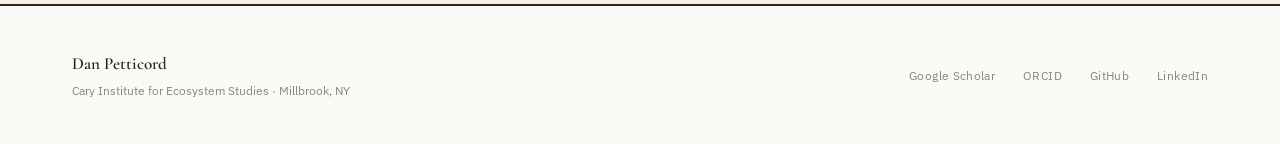
==== commit 3e7e6cf1: "Update content, correct citations, add machine-readability Content - Sync site to CV v5: funding $34" ====
--- a/about.html
+++ b/about.html
@@ -3,6 +3,19 @@
 <head>
   <meta charset="UTF-8">
   <meta name="viewport" content="width=device-width, initial-scale=1.0">
+  <meta name="description" content="Dan Petticord is an ecologist and postdoctoral researcher at the Cary Institute for Ecosystem Studies, studying plant-soil-microbe interactions, phosphorus biogeochemistry, and microbial community assembly.">
+  <link rel="canonical" href="https://www.danielpetticord.com/about.html">
+  <meta property="og:type" content="profile">
+  <meta property="og:site_name" content="Dan Petticord">
+  <meta property="og:title" content="About — Dan Petticord">
+  <meta property="og:description" content="Dan Petticord is an ecologist and postdoctoral researcher at the Cary Institute for Ecosystem Studies, studying plant-soil-microbe interactions, phosphorus biogeochemistry, and microbial community assembly.">
+  <meta property="og:url" content="https://www.danielpetticord.com/about.html">
+  <meta property="og:image" content="https://www.danielpetticord.com/images/DanPushingGPR.jpeg">
+  <meta property="og:image:alt" content="Dan Petticord conducting ground-penetrating radar fieldwork">
+  <meta name="twitter:card" content="summary_large_image">
+  <meta name="twitter:title" content="About — Dan Petticord">
+  <meta name="twitter:description" content="Dan Petticord is an ecologist and postdoctoral researcher at the Cary Institute for Ecosystem Studies, studying plant-soil-microbe interactions, phosphorus biogeochemistry, and microbial community assembly.">
+  <meta name="twitter:image" content="https://www.danielpetticord.com/images/DanPushingGPR.jpeg">
   <title>About — Dan Petticord</title>
   <link rel="preconnect" href="https://fonts.googleapis.com">
   <link rel="preconnect" href="https://fonts.gstatic.com" crossorigin>
--- a/css/styles.css
+++ b/css/styles.css
@@ -29,6 +29,43 @@
   --max-width: 1280px;
 }
 
+/* ─── DARK THEME ─── */
+[data-theme="dark"] {
+  --bg:         #1a1916;
+  --paper:      #222019;
+  --grid:       #33302a;
+  --text:       #e8e4dd;
+  --muted:      #9a948b;
+  --white:      #2a2722;
+  --border:     #3d3a33;
+  --border-dark:#e8e4dd;
+}
+[data-theme="dark"] body::before { opacity: 0.015; }
+[data-theme="dark"] .nav.scrolled { background: rgba(26,25,22,0.95); }
+[data-theme="dark"] .nav-links { background: var(--bg); }
+[data-theme="dark"] ::selection { background: rgba(181,51,46,0.25); }
+[data-theme="dark"] .stat-card { background: var(--paper); }
+[data-theme="dark"] .teaching-card { background: var(--paper); border-color: var(--border); }
+[data-theme="dark"] .research-card:hover { background: var(--paper); }
+[data-theme="dark"] .contact-section { background: var(--paper); }
+[data-theme="dark"] .footer { background: var(--bg); }
+[data-theme="dark"] .pub-item:hover { background: var(--paper); }
+[data-theme="dark"] .media-card { background: var(--paper); }
+[data-theme="dark"] .media-card:hover { background: var(--grid); }
+
+/* ─── THEME TOGGLE ─── */
+.theme-toggle {
+  background: none; border: 1px solid var(--border); cursor: pointer;
+  width: 32px; height: 32px; border-radius: 50%;
+  display: flex; align-items: center; justify-content: center;
+  color: var(--muted); transition: color 0.3s, border-color 0.3s;
+  margin-left: 8px; padding: 0;
+}
+.theme-toggle:hover { color: var(--warm); border-color: var(--warm); }
+.theme-icon-moon { display: none; }
+[data-theme="dark"] .theme-icon-sun { display: none; }
+[data-theme="dark"] .theme-icon-moon { display: block; }
+
 /* ─── RESET & BASE ─── */
 *, *::before, *::after { margin: 0; padding: 0; box-sizing: border-box; }
 
@@ -45,6 +82,7 @@
   color: var(--text);
   line-height: 1.6;
   overflow-x: hidden;
+  transition: background 0.4s ease, color 0.4s ease;
 }
 
 ::selection { background: rgba(181,51,46,0.12); color: var(--text); }
@@ -77,8 +115,12 @@
   padding: 14px var(--page-pad);
   background: rgba(250,250,247,0.95);
   backdrop-filter: blur(20px);
+  -webkit-backdrop-filter: blur(20px);
   border-bottom-color: var(--border-dark);
 }
+
+/* Remove backdrop-filter when mobile menu is open — it creates a containing block that breaks position:fixed on children */
+.nav.menu-open { backdrop-filter: none; -webkit-backdrop-filter: none; background: var(--bg); }
 
 .nav-name {
   font-family: var(--font-serif);
@@ -117,6 +159,10 @@
 .nav-hamburger span:nth-child(1) { top: 0; }
 .nav-hamburger span:nth-child(2) { top: 9px; }
 .nav-hamburger span:nth-child(3) { top: 18px; }
+
+.nav-hamburger.active span:nth-child(1) { top: 9px; transform: rotate(45deg); }
+.nav-hamburger.active span:nth-child(2) { opacity: 0; }
+.nav-hamburger.active span:nth-child(3) { top: 9px; transform: rotate(-45deg); }
 
 /* ─── PAGE HEADER (inner pages) ─── */
 .page-header {
@@ -176,7 +222,7 @@
 
 /* ─── STAT BAR ─── */
 .stat-bar {
-  display: grid; grid-template-columns: repeat(4, 1fr);
+  display: grid; grid-template-columns: repeat(3, 1fr);
   border-top: 2px solid var(--border-dark);
   border-bottom: 2px solid var(--border-dark);
 }
@@ -204,6 +250,10 @@
 .research-grid {
   display: grid; grid-template-columns: repeat(2, 1fr); gap: 20px;
 }
+
+/* ─── SIMPLE GRIDS ─── */
+.grid-2 { display: grid; grid-template-columns: repeat(2, 1fr); gap: 20px; }
+.grid-3 { display: grid; grid-template-columns: repeat(3, 1fr); gap: 20px; }
 
 .research-card {
   padding: 44px 36px; border: 1px solid var(--border);
@@ -643,11 +693,108 @@
   font-family: var(--font-mono); font-size: 10px; color: var(--muted);
 }
 
+/* ─── ABOUT PAGE LAYOUT ─── */
+.about-layout {
+  display: grid;
+  grid-template-columns: 1fr 360px;
+  gap: 60px;
+  align-items: start;
+}
+
+/* ─── PHOTO GALLERIES ─── */
+.photo-gallery {
+  display: grid;
+  gap: 20px;
+  padding: 48px var(--page-pad);
+  align-items: start;
+}
+.photo-gallery--cols-3 { grid-template-columns: repeat(3, 1fr); }
+.photo-gallery--cols-2 { grid-template-columns: repeat(2, 1fr); }
+.photo-gallery--cols-1 { grid-template-columns: 1fr; max-width: 480px; }
+
+.photo-gallery-item {
+  border: 1px solid var(--border);
+  overflow: hidden;
+}
+.photo-gallery-item img {
+  width: 100%;
+  height: auto;
+  display: block;
+}
+.photo-gallery-caption {
+  font-family: var(--font-sans);
+  font-size: 11px;
+  color: var(--muted);
+  font-style: italic;
+  margin-top: 12px;
+  text-align: right;
+  padding: 0 var(--page-pad);
+}
+
+/* ─── PAGE BANNER (teaching, service) ─── */
+.page-banner {
+  padding: 40px var(--page-pad) 0;
+}
+.page-banner-strip {
+  width: 100%;
+  overflow: hidden;
+  border-bottom: 2px solid var(--border-dark);
+}
+.page-banner-strip img {
+  width: 100%;
+  height: auto;
+  display: block;
+}
+.page-banner-caption {
+  font-family: var(--font-sans);
+  font-size: 11px;
+  color: var(--muted);
+  font-style: italic;
+  margin-top: 10px;
+  text-align: right;
+}
+
+/* ─── MEDIA CARDS (service page) ─── */
+.media-grid {
+  display: grid;
+  grid-template-columns: repeat(2, 1fr);
+  gap: 16px;
+}
+.media-card {
+  padding: 24px 28px;
+  border: 1px solid var(--border);
+  background: var(--white);
+  transition: all 0.3s;
+}
+.media-card:hover {
+  background: var(--paper);
+  border-color: var(--border-dark);
+}
+.media-card-year {
+  font-family: var(--font-mono);
+  font-size: 11px;
+  color: var(--muted);
+  margin-bottom: 10px;
+}
+.media-card-title {
+  font-family: var(--font-serif);
+  font-size: 18px;
+  font-weight: 600;
+  color: var(--text);
+  line-height: 1.3;
+  margin-bottom: 6px;
+}
+.media-card-outlet {
+  font-family: var(--font-sans);
+  font-size: 13px;
+  color: var(--muted);
+  font-style: italic;
+}
+
 /* ─── RESPONSIVE ─── */
 @media (max-width: 1024px) {
   :root { --page-pad: 40px; }
-  .stat-bar { grid-template-columns: repeat(2, 1fr); }
-  .stat-card:nth-child(2) { border-right: none; }
+  .stat-card { padding: 44px 20px; }
   .pub-group { grid-template-columns: 1fr; }
   .pub-group-photo { max-width: 240px; }
   .research-sub-hero { grid-template-columns: 1fr; }
@@ -656,10 +803,23 @@
 
 @media (max-width: 768px) {
   :root { --page-pad: 24px; }
-  .nav-links { display: none; }
-  .nav-hamburger { display: block; }
+  .nav-links {
+    display: none;
+    position: fixed; top: 0; left: 0; width: 100%; height: 100vh;
+    background: var(--bg); z-index: 105;
+    flex-direction: column; align-items: center; justify-content: center;
+    gap: 28px;
+  }
+  .nav-links.open { display: flex; }
+  .nav-links.open .nav-link { font-size: 22px; text-transform: none; letter-spacing: 0; }
+  .nav-links.open .theme-toggle {
+    position: static; transform: none; margin-top: 16px;
+    width: 44px; height: 44px;
+  }
+  .nav-hamburger { display: block; z-index: 110; }
   .research-grid { grid-template-columns: 1fr; }
   .teaching-grid { grid-template-columns: 1fr; }
+  .grid-2, .grid-3 { grid-template-columns: 1fr; }
   .stat-bar { grid-template-columns: 1fr; }
   .stat-card { border-right: none; border-bottom: 1px solid var(--border); }
   .hero-grid { grid-template-columns: 1fr !important; }
@@ -667,4 +827,8 @@
   .cv-entry { grid-template-columns: 1fr; gap: 4px; }
   .journey-item { grid-template-columns: 1fr; gap: 4px; }
   .footer { flex-direction: column; gap: 20px; text-align: center; }
-}
+  .photo-gallery--cols-3 { grid-template-columns: 1fr; }
+  .photo-gallery--cols-2 { grid-template-columns: 1fr; }
+  .media-grid { grid-template-columns: 1fr; }
+  .about-layout { grid-template-columns: 1fr; }
+}
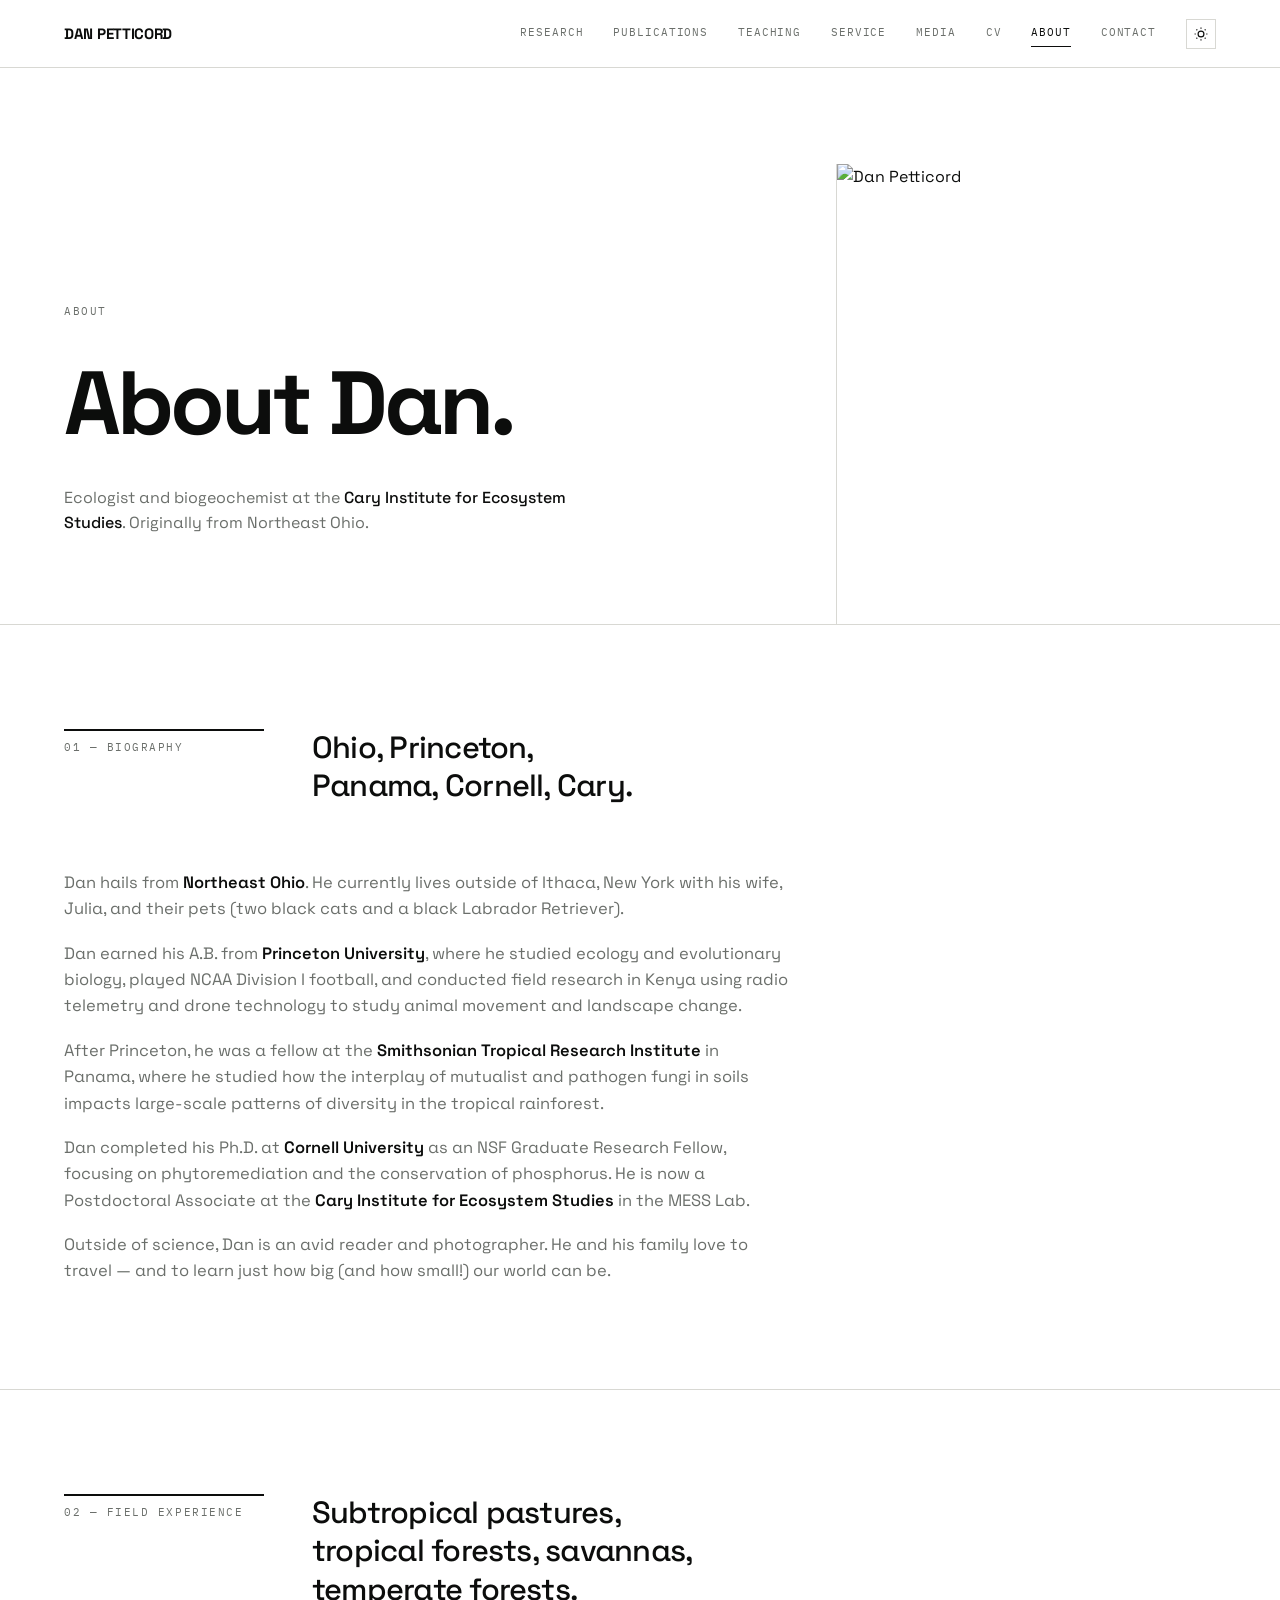
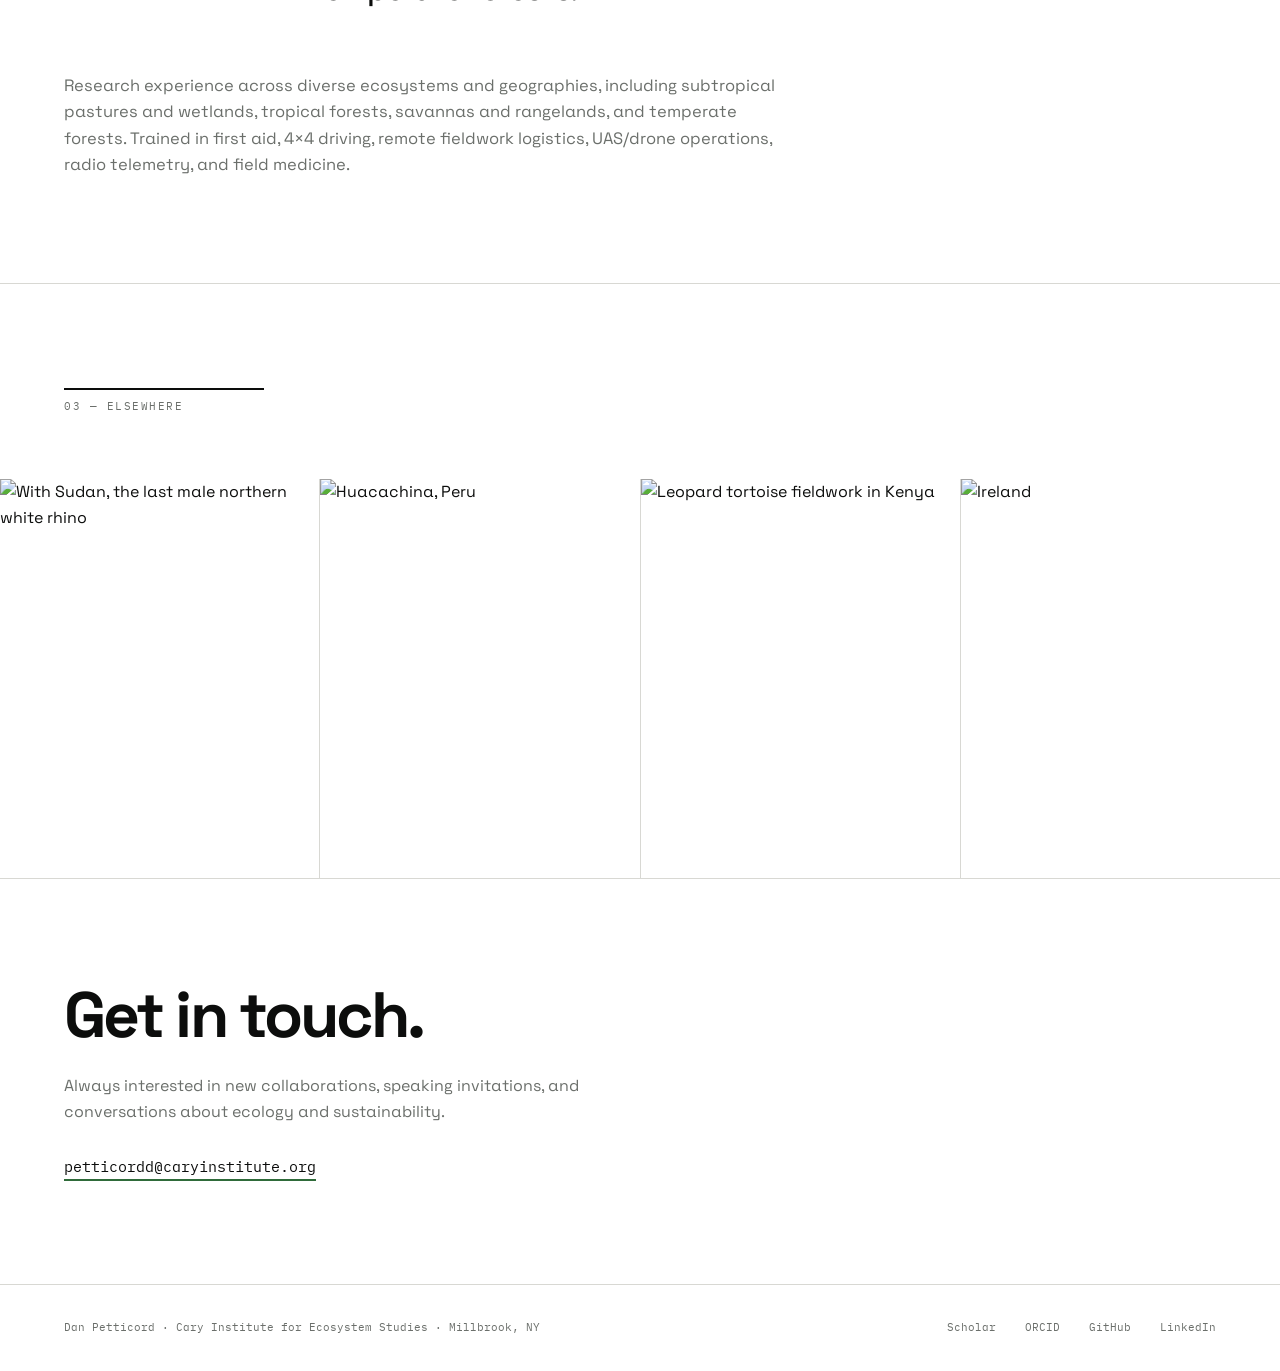
==== commit 983551fc: "Redesign: Swiss editorial type system across all nine pages Visual system - Space Grotesk throughout" ====
--- a/about.html
+++ b/about.html
@@ -1,8 +1,8 @@
 <!DOCTYPE html>
 <html lang="en">
 <head>
-  <meta charset="UTF-8">
-  <meta name="viewport" content="width=device-width, initial-scale=1.0">
+<meta charset="UTF-8">
+<meta name="viewport" content="width=device-width, initial-scale=1.0">
   <meta name="description" content="Dan Petticord is an ecologist and postdoctoral researcher at the Cary Institute for Ecosystem Studies, studying plant-soil-microbe interactions, phosphorus biogeochemistry, and microbial community assembly.">
   <link rel="canonical" href="https://www.danielpetticord.com/about.html">
   <meta property="og:type" content="profile">
@@ -16,76 +16,108 @@
   <meta name="twitter:title" content="About — Dan Petticord">
   <meta name="twitter:description" content="Dan Petticord is an ecologist and postdoctoral researcher at the Cary Institute for Ecosystem Studies, studying plant-soil-microbe interactions, phosphorus biogeochemistry, and microbial community assembly.">
   <meta name="twitter:image" content="https://www.danielpetticord.com/images/DanPushingGPR.jpeg">
-  <title>About — Dan Petticord</title>
-  <link rel="preconnect" href="https://fonts.googleapis.com">
-  <link rel="preconnect" href="https://fonts.gstatic.com" crossorigin>
-  <link href="https://fonts.googleapis.com/css2?family=Cormorant+Garamond:ital,wght@0,300;0,400;0,500;0,600;0,700;1,300;1,400&family=IBM+Plex+Sans:ital,wght@0,300;0,400;0,500;0,600;0,700;1,300;1,400&family=IBM+Plex+Mono:wght@300;400;500&display=swap" rel="stylesheet">
-  <link rel="stylesheet" href="css/styles.css">
-  <script>if(localStorage.getItem('theme')==='dark')document.documentElement.setAttribute('data-theme','dark');</script>
+<title>About — Dan Petticord</title>
+<link rel="preconnect" href="https://fonts.googleapis.com">
+<link rel="preconnect" href="https://fonts.gstatic.com" crossorigin>
+<link href="https://fonts.googleapis.com/css2?family=Space+Grotesk:wght@400;500;600;700&family=IBM+Plex+Mono:wght@400;500&display=swap" rel="stylesheet">
+<link rel="stylesheet" href="css/styles.css">
+<script>if(localStorage.getItem('theme')==='dark')document.documentElement.setAttribute('data-theme','dark');</script>
 </head>
 <body>
 
 <nav class="nav">
   <a href="index.html" class="nav-name">Dan Petticord</a>
   <div class="nav-links">
-    <a href="research.html" class="nav-link">Research</a>
-    <a href="publications.html" class="nav-link">Publications</a>
-    <a href="teaching.html" class="nav-link">Teaching</a>
-    <a href="service.html" class="nav-link">Service</a>
-    <a href="media.html" class="nav-link">Media</a>
-    <a href="cv.html" class="nav-link">CV</a>
-    <a href="about.html" class="nav-link active">About</a>
-    <a href="contact.html" class="nav-link">Contact</a>
-    <button class="theme-toggle" aria-label="Toggle theme" title="Toggle light/dark theme">
-      <svg class="theme-icon-sun" width="16" height="16" viewBox="0 0 24 24" fill="none" stroke="currentColor" stroke-width="2"><circle cx="12" cy="12" r="5"/><path d="M12 1v2M12 21v2M4.22 4.22l1.42 1.42M18.36 18.36l1.42 1.42M1 12h2M21 12h2M4.22 19.78l1.42-1.42M18.36 5.64l1.42-1.42"/></svg>
-      <svg class="theme-icon-moon" width="16" height="16" viewBox="0 0 24 24" fill="none" stroke="currentColor" stroke-width="2"><path d="M21 12.79A9 9 0 1111.21 3 7 7 0 0021 12.79z"/></svg>
+    <a href="research.html" class="nav-link" data-p="research">Research</a>
+    <a href="publications.html" class="nav-link" data-p="publications">Publications</a>
+    <a href="teaching.html" class="nav-link" data-p="teaching">Teaching</a>
+    <a href="service.html" class="nav-link" data-p="service">Service</a>
+    <a href="media.html" class="nav-link" data-p="media">Media</a>
+    <a href="cv.html" class="nav-link" data-p="cv">CV</a>
+    <a href="about.html" class="nav-link active" data-p="about">About</a>
+    <a href="contact.html" class="nav-link" data-p="contact">Contact</a>
+    <button class="theme-toggle" aria-label="Toggle theme">
+      <svg class="theme-icon-sun" width="14" height="14" viewBox="0 0 24 24" fill="none" stroke="currentColor" stroke-width="2"><circle cx="12" cy="12" r="5"/><path d="M12 1v2M12 21v2M4.2 4.2l1.4 1.4M18.4 18.4l1.4 1.4M1 12h2M21 12h2M4.2 19.8l1.4-1.4M18.4 5.6l1.4-1.4"/></svg>
+      <svg class="theme-icon-moon" width="14" height="14" viewBox="0 0 24 24" fill="none" stroke="currentColor" stroke-width="2"><path d="M21 12.8A9 9 0 1111.2 3 7 7 0 0021 12.8z"/></svg>
     </button>
   </div>
-  <button class="nav-hamburger" aria-label="Menu"><span></span><span></span><span></span></button>
+  <button class="nav-burger" aria-label="Menu">☰</button>
 </nav>
 
-<header class="page-header">
-  <div class="page-header-label">About</div>
-  <h1 class="page-header-title">About Dan</h1>
+<header class="hero">
+  <div class="wrap hero-grid">
+    <div>
+      <div class="eyebrow">About</div>
+      <h1 class="hero-line" style="max-width:10ch;">About Dan.</h1>
+      <p class="hero-note">
+        Ecologist and biogeochemist at the <strong>Cary Institute for Ecosystem Studies</strong>.
+        Originally from Northeast Ohio.
+      </p>
+    </div>
+    <figure class="hero-figure" style="margin:0;">
+      <img id="about-photo" src="images/boa_headshot.jpg" alt="Dan Petticord">
+    </figure>
+  </div>
 </header>
 
-<section class="section about-layout">
-  <div class="prose fade-in">
-    <p>Dan hails from <strong>Northeast Ohio</strong>. He currently lives outside of Ithaca, New York with his wife, Julia, and their pets (two black cats and a black Labrador Retriever).</p>
-    <p>Dan earned his A.B. from <strong>Princeton University</strong>, where he studied ecology and evolutionary biology, played NCAA Division I football, and conducted field research in Kenya using radio telemetry and drone technology to study animal movement and landscape change.</p>
-    <p>After Princeton, he was a fellow at the <strong>Smithsonian Tropical Research Institute</strong> in Panama, where he studied how the interplay of mutualist and pathogen fungi in soils impacts large-scale patterns of diversity in the tropical rainforest.</p>
-    <p>Dan completed his Ph.D. at <strong>Cornell University</strong> as an NSF Graduate Research Fellow, focusing on phytoremediation and the conservation of phosphorus. He is now a Postdoctoral Associate at the <strong>Cary Institute for Ecosystem Studies</strong> in the MESS Lab.</p>
-    <p>Outside of science, Dan is an avid reader and photographer. He and his family love to travel — and to learn just how big (and how small!) our world can be.</p>
-
-    <h3>Field Experience</h3>
-    <p>Research experience across diverse ecosystems and geographies, including subtropical pastures and wetlands, tropical forests, savannas and rangelands, and temperate forests. Trained in first aid, 4×4 driving, remote fieldwork logistics, UAS/drone operations, radio telemetry, and field medicine.</p>
-  </div>
-
-  <div class="fade-in anim-delay-2" style="position:sticky;top:120px;">
-    <div style="position:relative;">
-      <div style="position:absolute;top:-8px;left:-8px;right:8px;bottom:8px;border:2px solid var(--border-dark);z-index:0;"></div>
-      <div style="position:relative;z-index:1;width:100%;aspect-ratio:3/4;overflow:hidden;background:var(--grid);border:1px solid var(--border);">
-        <img id="about-photo" src="images/boa_headshot.jpg" alt="Dan in the field" style="width:100%;height:100%;object-fit:cover;transition:opacity 0.6s cubic-bezier(0.4,0,0.2,1);will-change:opacity;">
-      </div>
+<section class="section">
+  <div class="wrap">
+    <div class="section-head rise">
+      <div class="section-idx">01 — Biography</div>
+      <p class="section-lead">Ohio, Princeton, Panama, Cornell, Cary.</p>
+    </div>
+    <div class="prose rise">
+      <p>Dan hails from <strong>Northeast Ohio</strong>. He currently lives outside of Ithaca, New York with his wife, Julia, and their pets (two black cats and a black Labrador Retriever).</p>
+      <p>Dan earned his A.B. from <strong>Princeton University</strong>, where he studied ecology and evolutionary biology, played NCAA Division I football, and conducted field research in Kenya using radio telemetry and drone technology to study animal movement and landscape change.</p>
+      <p>After Princeton, he was a fellow at the <strong>Smithsonian Tropical Research Institute</strong> in Panama, where he studied how the interplay of mutualist and pathogen fungi in soils impacts large-scale patterns of diversity in the tropical rainforest.</p>
+      <p>Dan completed his Ph.D. at <strong>Cornell University</strong> as an NSF Graduate Research Fellow, focusing on phytoremediation and the conservation of phosphorus. He is now a Postdoctoral Associate at the <strong>Cary Institute for Ecosystem Studies</strong> in the MESS Lab.</p>
+      <p>Outside of science, Dan is an avid reader and photographer. He and his family love to travel — and to learn just how big (and how small!) our world can be.</p>
     </div>
   </div>
 </section>
 
-<section class="contact-section fade-in">
-  <div class="contact-title">Get in touch.</div>
-  <div class="contact-desc">I'm always interested in new collaborations, speaking invitations, and conversations about ecology and sustainability.</div>
-  <a href="mailto:petticordd@caryinstitute.org" class="contact-email">petticordd@caryinstitute.org</a>
+<section class="section">
+  <div class="wrap">
+    <div class="section-head rise">
+      <div class="section-idx">02 — Field Experience</div>
+      <p class="section-lead">Subtropical pastures, tropical forests, savannas, temperate forests.</p>
+    </div>
+    <div class="prose rise">
+      <p>Research experience across diverse ecosystems and geographies, including subtropical pastures and wetlands, tropical forests, savannas and rangelands, and temperate forests. Trained in first aid, 4×4 driving, remote fieldwork logistics, UAS/drone operations, radio telemetry, and field medicine.</p>
+    </div>
+  </div>
 </section>
 
-<footer class="footer">
-  <div><div class="footer-name">Dan Petticord</div><div class="footer-sub">Cary Institute for Ecosystem Studies · Millbrook, NY</div></div>
-  <div class="footer-links">
-    <a href="https://scholar.google.com/citations?user=s1wx64YAAAAJ&hl=en" target="_blank" class="footer-link">Google Scholar</a>
-    <a href="https://orcid.org/0000-0002-1764-6321" target="_blank" class="footer-link">ORCID</a>
-    <a href="https://github.com/Dpetticord3" target="_blank" class="footer-link">GitHub</a>
-    <a href="https://www.linkedin.com/in/dpetticord/" target="_blank" class="footer-link">LinkedIn</a>
+<section class="section" style="padding-bottom:0;">
+  <div class="wrap">
+    <div class="section-head rise"><div class="section-idx">03 — Elsewhere</div></div>
+  </div>
+  <div class="gallery rise">
+    <img src="images/Sudan.jpg" alt="With Sudan, the last male northern white rhino">
+    <img src="images/dan-huacachina.jpg" alt="Huacachina, Peru">
+    <img src="images/turt.jpg" alt="Leopard tortoise fieldwork in Kenya">
+    <img src="images/Ireland.jpg" alt="Ireland">
+  </div>
+</section>
+
+<section class="cta">
+  <div class="wrap">
+    <h2 class="cta-h">Get in touch.</h2>
+    <p style="color:var(--muted);max-width:56ch;margin:0 0 30px;">Always interested in new collaborations, speaking invitations, and conversations about ecology and sustainability.</p>
+    <a class="cta-mail" href="mailto:petticordd@caryinstitute.org" style="--accent:var(--forest);">petticordd@caryinstitute.org</a>
+  </div>
+</section>
+
+<footer class="foot">
+  <div>Dan Petticord · Cary Institute for Ecosystem Studies · Millbrook, NY</div>
+  <div>
+    <a href="https://scholar.google.com/citations?user=s1wx64YAAAAJ&hl=en">Scholar</a>
+    <a href="https://orcid.org/0000-0002-1764-6321">ORCID</a>
+    <a href="https://github.com/Dpetticord3">GitHub</a>
+    <a href="https://www.linkedin.com/in/dpetticord/">LinkedIn</a>
   </div>
 </footer>
+
 <script src="js/main.js"></script>
 </body>
 </html>
--- a/css/styles.css
+++ b/css/styles.css
@@ -1,834 +1,317 @@
-/* ═══════════════════════════════════════════════════════════════════
-   DAN PETTICORD — ACADEMIC SITE
-   Parchment + Gem Tone Palette · Crisp Black Lines
-   ═══════════════════════════════════════════════════════════════════ */
-
-/* ─── CUSTOM PROPERTIES ─── */
+/* ═══════════════════════════════════════════════════════════
+   DAN PETTICORD — SITE STYLES
+   Swiss editorial: hairline grid, type-led, semantic colour.
+   Green = forests. Gold = farms. Ink = everything else.
+   ═══════════════════════════════════════════════════════════ */
+
+*, *::before, *::after { box-sizing: border-box; }
+
 :root {
-  --warm:       #B5332E;
-  --drought:    #C67D3B;
-  --teal:       #2E6B6B;
-  --forest:     #4A7C3F;
-  --plum:       #7A5C8D;
-  --slate:      #3A6B8C;
-  --absent:     #A8A196;
-  --bg:         #FAFAF7;
-  --paper:      #F7F0E6;
-  --grid:       #E8E4DD;
-  --text:       #2B2520;
-  --muted:      #8C857C;
-  --white:      #FFFFFF;
-  --border:     #D4CEC5;
-  --border-dark:#2B2520;
-
-  --font-serif: 'Cormorant Garamond', 'Georgia', serif;
-  --font-sans:  'IBM Plex Sans', 'Helvetica Neue', sans-serif;
-  --font-mono:  'IBM Plex Mono', 'Menlo', monospace;
-
-  --page-pad: 72px;
-  --max-width: 1280px;
-}
-
-/* ─── DARK THEME ─── */
+  --forest:  #2F6B3A;
+  --farm:    #B57A15;
+  --ink:     #0C0D0C;
+  --bg:      #FFFFFF;
+  --paper:   #F4F4F1;
+  --muted:   #6B6F6B;
+  --rule:    #D8D8D3;
+  --rule-hi: #0C0D0C;
+
+  --sans: 'Space Grotesk', -apple-system, BlinkMacSystemFont, 'Segoe UI', sans-serif;
+  --mono: 'IBM Plex Mono', ui-monospace, 'SF Mono', Menlo, monospace;
+
+  --pad: 64px;
+  --maxw: 1440px;
+}
+
 [data-theme="dark"] {
-  --bg:         #1a1916;
-  --paper:      #222019;
-  --grid:       #33302a;
-  --text:       #e8e4dd;
-  --muted:      #9a948b;
-  --white:      #2a2722;
-  --border:     #3d3a33;
-  --border-dark:#e8e4dd;
-}
-[data-theme="dark"] body::before { opacity: 0.015; }
-[data-theme="dark"] .nav.scrolled { background: rgba(26,25,22,0.95); }
-[data-theme="dark"] .nav-links { background: var(--bg); }
-[data-theme="dark"] ::selection { background: rgba(181,51,46,0.25); }
-[data-theme="dark"] .stat-card { background: var(--paper); }
-[data-theme="dark"] .teaching-card { background: var(--paper); border-color: var(--border); }
-[data-theme="dark"] .research-card:hover { background: var(--paper); }
-[data-theme="dark"] .contact-section { background: var(--paper); }
-[data-theme="dark"] .footer { background: var(--bg); }
-[data-theme="dark"] .pub-item:hover { background: var(--paper); }
-[data-theme="dark"] .media-card { background: var(--paper); }
-[data-theme="dark"] .media-card:hover { background: var(--grid); }
-
-/* ─── THEME TOGGLE ─── */
+  --forest:  #6FCB80;
+  --farm:    #E0A83C;
+  --ink:     #ECECE6;
+  --bg:      #0B0C0B;
+  --paper:   #141614;
+  --muted:   #8E938D;
+  --rule:    #262924;
+  --rule-hi: #ECECE6;
+}
+
+html { scroll-behavior: smooth; -webkit-text-size-adjust: 100%; }
+
+body {
+  margin: 0;
+  background: var(--bg);
+  color: var(--ink);
+  font-family: var(--sans);
+  font-size: 16px;
+  line-height: 1.6;
+  font-feature-settings: 'ss01', 'ss02';
+  -webkit-font-smoothing: antialiased;
+  transition: background 0.3s, color 0.3s;
+}
+
+a { color: inherit; }
+
+.wrap { max-width: var(--maxw); margin: 0 auto; padding: 0 var(--pad); }
+
+/* ─── NAV ─── */
+.nav {
+  position: sticky; top: 0; z-index: 100;
+  background: var(--bg);
+  border-bottom: 1px solid var(--rule);
+  display: flex; align-items: center; justify-content: space-between;
+  padding: 0 var(--pad);
+  height: 68px;
+}
+.nav-name {
+  font-weight: 700; font-size: 15px; letter-spacing: -0.02em;
+  text-decoration: none; text-transform: uppercase;
+}
+.nav-links { display: flex; align-items: center; gap: 30px; }
+.nav-link {
+  font-family: var(--mono);
+  font-size: 11px; letter-spacing: 0.08em; text-transform: uppercase;
+  text-decoration: none; color: var(--muted);
+  padding: 4px 0; border-bottom: 1px solid transparent;
+  transition: color 0.2s, border-color 0.2s;
+}
+.nav-link:hover { color: var(--ink); }
+.nav-link.active { color: var(--ink); border-bottom-color: var(--ink); }
+
 .theme-toggle {
-  background: none; border: 1px solid var(--border); cursor: pointer;
-  width: 32px; height: 32px; border-radius: 50%;
-  display: flex; align-items: center; justify-content: center;
-  color: var(--muted); transition: color 0.3s, border-color 0.3s;
-  margin-left: 8px; padding: 0;
-}
-.theme-toggle:hover { color: var(--warm); border-color: var(--warm); }
+  background: none; border: 1px solid var(--rule); cursor: pointer;
+  width: 30px; height: 30px; display: grid; place-items: center;
+  color: var(--ink); padding: 0;
+}
+.theme-toggle:hover { border-color: var(--ink); }
 .theme-icon-moon { display: none; }
 [data-theme="dark"] .theme-icon-sun { display: none; }
 [data-theme="dark"] .theme-icon-moon { display: block; }
 
-/* ─── RESET & BASE ─── */
-*, *::before, *::after { margin: 0; padding: 0; box-sizing: border-box; }
-
-html {
-  font-size: 16px;
-  scroll-behavior: smooth;
-  -webkit-font-smoothing: antialiased;
-  -moz-osx-font-smoothing: grayscale;
-}
-
-body {
-  font-family: var(--font-sans);
+.nav-burger { display: none; background: none; border: 0; cursor: pointer; color: var(--ink); font-size: 20px; }
+
+/* ─── HERO ─── */
+.hero {
+  border-bottom: 1px solid var(--rule);
+  padding: 96px 0 0;
+}
+.hero-grid {
+  display: grid; grid-template-columns: 1fr 380px; gap: 72px; align-items: end;
+}
+.eyebrow {
+  font-family: var(--mono);
+  font-size: 11px; letter-spacing: 0.14em; text-transform: uppercase;
+  color: var(--muted); margin-bottom: 40px;
+}
+.hero-line {
+  font-size: clamp(40px, 7vw, 104px);
+  font-weight: 700; line-height: 0.94; letter-spacing: -0.045em;
+  margin: 0 0 6px; text-wrap: balance;
+}
+.hero-line em { font-style: normal; }
+#hero-a { color: var(--muted); }
+#hero-b { transition: color 0.45s ease; }
+.hero-fade { transition: opacity 0.4s ease; }
+.hero-ticks { display: flex; gap: 5px; margin-top: 44px; }
+.tick { width: 44px; height: 2px; background: var(--rule); transition: background 0.4s; }
+.hero-note {
+  margin-top: 40px; max-width: 52ch; font-size: 16px; color: var(--muted);
+  padding-bottom: 72px;
+}
+.hero-note strong { color: var(--ink); font-weight: 500; }
+.hero-figure {
+  align-self: stretch; min-height: 460px;
+  border-left: 1px solid var(--rule);
+  position: relative; overflow: hidden;
+}
+.hero-figure img {
+  position: absolute; inset: 0; width: 100%; height: 100%;
+  object-fit: cover;
+  transition: opacity 0.4s ease;
+}
+.hero-figure figcaption {
+  position: absolute; left: 0; bottom: 0; z-index: 2;
+  font-family: var(--mono); font-size: 10px; letter-spacing: 0.08em;
+  text-transform: uppercase; color: var(--bg);
+  background: var(--ink); padding: 6px 10px;
+}
+
+/* ─── METRICS ─── */
+.metrics {
+  display: grid; grid-template-columns: repeat(3, 1fr);
+  border-bottom: 1px solid var(--rule);
+}
+.metric { padding: 48px var(--pad); border-right: 1px solid var(--rule); }
+.metric:last-child { border-right: none; }
+.metric-n {
+  font-size: 60px; font-weight: 700; letter-spacing: -0.05em; line-height: 1;
+}
+.metric-l {
+  font-family: var(--mono); font-size: 10px; letter-spacing: 0.12em;
+  text-transform: uppercase; color: var(--muted); margin-top: 12px;
+}
+
+/* ─── SECTIONS ─── */
+.section { padding: 104px 0; border-bottom: 1px solid var(--rule); }
+.section:last-of-type { border-bottom: none; }
+.section-head {
+  display: grid; grid-template-columns: 200px 1fr; gap: 48px;
+  margin-bottom: 64px; align-items: start;
+}
+.section-idx {
+  font-family: var(--mono); font-size: 11px; letter-spacing: 0.14em;
+  text-transform: uppercase; color: var(--muted);
+  padding-top: 8px; border-top: 2px solid var(--rule-hi);
+}
+.section-lead {
+  font-size: clamp(22px, 2.4vw, 34px); font-weight: 500;
+  line-height: 1.25; letter-spacing: -0.025em; margin: 0; max-width: 24ch;
+  text-wrap: balance;
+}
+.prose { max-width: 66ch; font-size: 16.5px; color: var(--muted); }
+.prose p { margin: 0 0 18px; }
+.prose p:last-child { margin-bottom: 0; }
+.prose strong { color: var(--ink); font-weight: 600; }
+
+/* ─── DIRECTION PANELS ─── */
+.dirs { display: grid; grid-template-columns: 1fr 1fr; border-top: 1px solid var(--rule); }
+.dir {
+  padding: 44px 40px 48px; border-right: 1px solid var(--rule);
+  border-bottom: 1px solid var(--rule); position: relative;
+}
+.dir:last-child { border-right: none; }
+.dir::before {
+  content: ''; position: absolute; top: -1px; left: 0; width: 100%; height: 2px;
+  background: var(--accent, var(--ink));
+  transform: scaleX(0); transform-origin: left; transition: transform 0.5s cubic-bezier(.16,1,.3,1);
+}
+.dir:hover::before { transform: scaleX(1); }
+.dir-rule { width: 46px; height: 3px; background: var(--accent, var(--ink)); margin-bottom: 24px; }
+.dir-title {
+  font-size: 25px; font-weight: 600; letter-spacing: -0.03em;
+  margin: 0 0 14px; line-height: 1.15;
+}
+.dir-body { font-size: 15px; color: var(--muted); margin: 0; }
+
+/* ─── CALLOUT ─── */
+.callout {
+  border: 1px solid var(--rule-hi); padding: 40px 44px; margin-top: 52px;
+  background: var(--paper);
+}
+.callout-tag {
+  font-family: var(--mono); font-size: 10px; letter-spacing: 0.14em;
+  text-transform: uppercase; color: var(--farm);
+}
+.callout h3 {
+  font-size: 27px; font-weight: 600; letter-spacing: -0.03em;
+  margin: 14px 0 18px; line-height: 1.2;
+}
+.callout p { margin: 0; color: var(--muted); max-width: 78ch; font-size: 16px; }
+.callout strong { color: var(--ink); font-weight: 600; }
+
+/* ─── PROJECT ROWS ─── */
+.rows { border-top: 1px solid var(--rule); }
+.row {
+  display: grid; grid-template-columns: 200px 1fr; gap: 48px;
+  padding: 34px 0; border-bottom: 1px solid var(--rule);
+}
+.row-meta {
+  font-family: var(--mono); font-size: 10px; letter-spacing: 0.1em;
+  text-transform: uppercase; color: var(--muted); line-height: 1.7;
+}
+.row-meta b { display: block; color: var(--accent, var(--ink)); font-weight: 500; }
+.row-title { font-size: 21px; font-weight: 600; letter-spacing: -0.025em; margin: 0 0 10px; }
+.row-body { margin: 0; color: var(--muted); font-size: 15.5px; max-width: 78ch; }
+
+/* ─── PUBLICATIONS ─── */
+.pubgroup { border-top: 2px solid var(--rule-hi); margin-top: 72px; }
+.pubgroup:first-of-type { margin-top: 0; }
+.pubgroup-head {
+  display: flex; align-items: baseline; justify-content: space-between;
+  padding: 18px 0 26px;
+}
+.pubgroup-title {
+  font-size: 22px; font-weight: 600; letter-spacing: -0.03em;
+  color: var(--accent, var(--ink)); margin: 0;
+}
+.pubgroup-count { font-family: var(--mono); font-size: 11px; color: var(--muted); }
+.pub {
+  display: grid; grid-template-columns: 48px 1fr 132px; gap: 28px;
+  padding: 22px 0; border-top: 1px solid var(--rule); align-items: start;
+}
+.pub:hover { background: var(--paper); }
+.pub-n { font-family: var(--mono); font-size: 11px; color: var(--muted); padding-top: 3px; }
+.pub-title { font-size: 16px; font-weight: 500; line-height: 1.45; margin: 0 0 7px; letter-spacing: -0.01em; }
+.pub-title strong { font-weight: 700; }
+.pub-meta { font-family: var(--mono); font-size: 11px; color: var(--muted); }
+.pub-meta a { color: var(--muted); text-decoration: none; border-bottom: 1px solid var(--rule); }
+.pub-meta a:hover { color: var(--ink); border-color: var(--ink); }
+.pub-badge {
+  display: inline-block; font-family: var(--mono); font-size: 9px;
+  letter-spacing: 0.1em; text-transform: uppercase;
+  border: 1px solid var(--rule-hi); padding: 1px 5px; margin-right: 8px;
+  vertical-align: 1px;
+}
+.pub-thumb { width: 132px; height: 82px; border: 1px solid var(--rule); overflow: hidden; }
+.pub-thumb img { width: 100%; height: 100%; object-fit: cover; filter: grayscale(1); transition: filter 0.3s; }
+.pub:hover .pub-thumb img { filter: none; }
+
+/* ─── METHODS ─── */
+.methods { display: grid; grid-template-columns: repeat(3, 1fr); border-top: 1px solid var(--rule); }
+.method { padding: 38px 34px; border-right: 1px solid var(--rule); border-bottom: 1px solid var(--rule); }
+.method:last-child { border-right: none; }
+.method-k {
+  font-family: var(--mono); font-size: 10px; letter-spacing: 0.12em;
+  text-transform: uppercase; color: var(--ink); padding-bottom: 14px;
+  border-bottom: 2px solid var(--rule-hi); display: inline-block; margin-bottom: 20px;
+}
+.method p { margin: 0; font-size: 14.5px; color: var(--muted); }
+
+/* ─── GALLERY ─── */
+.gallery { display: grid; grid-template-columns: repeat(4, 1fr); gap: 1px; background: var(--rule); }
+.gallery img {
+  width: 100%; aspect-ratio: 4/5; object-fit: cover; display: block;
   background: var(--bg);
-  color: var(--text);
-  line-height: 1.6;
-  overflow-x: hidden;
-  transition: background 0.4s ease, color 0.4s ease;
-}
-
-::selection { background: rgba(181,51,46,0.12); color: var(--text); }
-
-::-webkit-scrollbar { width: 6px; }
-::-webkit-scrollbar-track { background: var(--bg); }
-::-webkit-scrollbar-thumb { background: var(--border); border-radius: 3px; }
-::-webkit-scrollbar-thumb:hover { background: var(--muted); }
-
-a { color: inherit; text-decoration: none; }
-img { display: block; max-width: 100%; }
-
-/* ─── PAPER TEXTURE OVERLAY ─── */
-body::before {
-  content: '';
-  position: fixed; inset: 0; z-index: 0; pointer-events: none; opacity: 0.028;
-  background-image: url("data:image/svg+xml,%3Csvg viewBox='0 0 256 256' xmlns='http://www.w3.org/2000/svg'%3E%3Cfilter id='n'%3E%3CfeTurbulence type='fractalNoise' baseFrequency='0.75' numOctaves='4' stitchTiles='stitch'/%3E%3C/filter%3E%3Crect width='100%25' height='100%25' filter='url(%23n)'/%3E%3C/svg%3E");
-}
-
-/* ─── NAVIGATION ─── */
-.nav {
-  position: fixed; top: 0; left: 0; right: 0; z-index: 100;
+}
+
+
+/* ─── CTA / FOOTER ─── */
+.cta { padding: 104px 0; border-bottom: 1px solid var(--rule); }
+.cta-h { font-size: clamp(32px, 5vw, 68px); font-weight: 700; letter-spacing: -0.045em; margin: 0 0 26px; line-height: 1; }
+.cta-mail {
+  font-family: var(--mono); font-size: 15px; text-decoration: none;
+  border-bottom: 2px solid var(--accent, var(--ink)); padding-bottom: 3px;
+}
+.foot {
   display: flex; justify-content: space-between; align-items: center;
-  padding: 24px var(--page-pad);
-  border-bottom: 1.5px solid transparent;
-  transition: all 0.4s cubic-bezier(0.16,1,0.3,1);
-}
-
-.nav.scrolled {
-  padding: 14px var(--page-pad);
-  background: rgba(250,250,247,0.95);
-  backdrop-filter: blur(20px);
-  -webkit-backdrop-filter: blur(20px);
-  border-bottom-color: var(--border-dark);
-}
-
-/* Remove backdrop-filter when mobile menu is open — it creates a containing block that breaks position:fixed on children */
-.nav.menu-open { backdrop-filter: none; -webkit-backdrop-filter: none; background: var(--bg); }
-
-.nav-name {
-  font-family: var(--font-serif);
-  font-weight: 600; font-size: 22px;
-  letter-spacing: 0.01em; color: var(--text);
-}
-
-.nav-links { display: flex; gap: 32px; align-items: center; }
-
-.nav-link {
-  font-family: var(--font-sans);
-  font-size: 12px; font-weight: 500;
-  color: var(--muted);
-  letter-spacing: 0.05em; text-transform: uppercase;
-  position: relative; transition: color 0.3s;
-}
-
-.nav-link::after {
-  content: ''; position: absolute; bottom: -4px; left: 0;
-  width: 0; height: 1.5px; background: var(--warm);
-  transition: width 0.3s cubic-bezier(0.16,1,0.3,1);
-}
-
-.nav-link:hover, .nav-link.active { color: var(--warm); }
-.nav-link:hover::after, .nav-link.active::after { width: 100%; }
-
-/* Mobile hamburger */
-.nav-hamburger {
-  display: none; cursor: pointer; background: none; border: none;
-  width: 28px; height: 20px; position: relative; z-index: 110;
-}
-.nav-hamburger span {
-  display: block; width: 100%; height: 2px; background: var(--text);
-  position: absolute; left: 0; transition: all 0.3s;
-}
-.nav-hamburger span:nth-child(1) { top: 0; }
-.nav-hamburger span:nth-child(2) { top: 9px; }
-.nav-hamburger span:nth-child(3) { top: 18px; }
-
-.nav-hamburger.active span:nth-child(1) { top: 9px; transform: rotate(45deg); }
-.nav-hamburger.active span:nth-child(2) { opacity: 0; }
-.nav-hamburger.active span:nth-child(3) { top: 9px; transform: rotate(-45deg); }
-
-/* ─── PAGE HEADER (inner pages) ─── */
-.page-header {
-  padding: 160px var(--page-pad) 60px;
-  border-bottom: 2px solid var(--border-dark);
-}
-
-.page-header-label {
-  font-family: var(--font-mono);
-  font-size: 11px; font-weight: 400;
-  letter-spacing: 0.1em; text-transform: uppercase;
-  color: var(--muted); margin-bottom: 16px;
-}
-
-.page-header-title {
-  font-family: var(--font-serif);
-  font-size: clamp(36px, 4.5vw, 56px);
-  font-weight: 500; line-height: 1.1;
-  letter-spacing: -0.01em; color: var(--text);
-}
-
-.page-header-subtitle {
-  font-family: var(--font-sans);
-  font-size: 16px; color: var(--muted);
-  margin-top: 16px; max-width: 600px; line-height: 1.7;
-}
-
-/* Color accent on page header */
-.page-header[data-accent="warm"] .page-header-label { color: var(--warm); }
-.page-header[data-accent="teal"] .page-header-label { color: var(--teal); }
-.page-header[data-accent="forest"] .page-header-label { color: var(--forest); }
-.page-header[data-accent="drought"] .page-header-label { color: var(--drought); }
-.page-header[data-accent="slate"] .page-header-label { color: var(--slate); }
-.page-header[data-accent="plum"] .page-header-label { color: var(--plum); }
-
-/* ─── SECTION COMPONENTS ─── */
-.section { padding: 100px var(--page-pad); position: relative; z-index: 1; }
-.section--paper { background: var(--paper); }
-.section--bordered { border-top: 2px solid var(--border-dark); }
-
-.section-label {
-  font-family: var(--font-sans);
-  font-size: 11px; font-weight: 600;
-  letter-spacing: 0.14em; text-transform: uppercase;
-  color: var(--text); margin-bottom: 56px;
-  display: flex; align-items: center; gap: 20px;
-}
-
-.section-label::after {
-  content: ''; flex: 1; height: 1px; background: var(--border);
-}
-
-.section-label[data-color="warm"] { color: var(--warm); }
-.section-label[data-color="teal"] { color: var(--teal); }
-.section-label[data-color="forest"] { color: var(--forest); }
-.section-label[data-color="drought"] { color: var(--drought); }
-
-/* ─── STAT BAR ─── */
-.stat-bar {
-  display: grid; grid-template-columns: repeat(3, 1fr);
-  border-top: 2px solid var(--border-dark);
-  border-bottom: 2px solid var(--border-dark);
-}
-
-.stat-card {
-  padding: 52px 36px; text-align: center;
-  background: var(--paper);
-  border-right: 1px solid var(--border);
-}
-.stat-card:last-child { border-right: none; }
-
-.stat-num {
-  font-family: var(--font-serif);
-  font-weight: 600; font-size: 50px; line-height: 1;
-  margin-bottom: 10px;
-}
-
-.stat-label {
-  font-family: var(--font-sans);
-  font-size: 11px; color: var(--muted);
-  letter-spacing: 0.08em; text-transform: uppercase; font-weight: 500;
-}
-
-/* ─── RESEARCH CARDS ─── */
-.research-grid {
-  display: grid; grid-template-columns: repeat(2, 1fr); gap: 20px;
-}
-
-/* ─── SIMPLE GRIDS ─── */
-.grid-2 { display: grid; grid-template-columns: repeat(2, 1fr); gap: 20px; }
-.grid-3 { display: grid; grid-template-columns: repeat(3, 1fr); gap: 20px; }
-
-.research-card {
-  padding: 44px 36px; border: 1px solid var(--border);
-  position: relative; overflow: hidden; cursor: pointer;
-  transition: all 0.35s cubic-bezier(0.16,1,0.3,1);
-  text-decoration: none; display: block;
-}
-
-.research-card::before {
-  content: ''; position: absolute; top: 0; left: 0; right: 0; height: 3px;
-  transform: scaleX(0); transform-origin: left;
-  transition: transform 0.5s cubic-bezier(0.16,1,0.3,1);
-}
-
-.research-card:hover { background: var(--white); }
-.research-card:hover::before { transform: scaleX(1); }
-
-.research-card[data-color="warm"]::before { background: var(--warm); }
-.research-card[data-color="warm"]:hover { border-color: var(--warm); }
-.research-card[data-color="warm"] .research-card-num { color: var(--warm); }
-
-.research-card[data-color="teal"]::before { background: var(--teal); }
-.research-card[data-color="teal"]:hover { border-color: var(--teal); }
-.research-card[data-color="teal"] .research-card-num { color: var(--teal); }
-
-.research-card[data-color="forest"]::before { background: var(--forest); }
-.research-card[data-color="forest"]:hover { border-color: var(--forest); }
-.research-card[data-color="forest"] .research-card-num { color: var(--forest); }
-
-.research-card[data-color="drought"]::before { background: var(--drought); }
-.research-card[data-color="drought"]:hover { border-color: var(--drought); }
-.research-card[data-color="drought"] .research-card-num { color: var(--drought); }
-
-.research-card[data-color="slate"]::before { background: var(--slate); }
-.research-card[data-color="slate"]:hover { border-color: var(--slate); }
-.research-card[data-color="slate"] .research-card-num { color: var(--slate); }
-
-.research-card[data-color="plum"]::before { background: var(--plum); }
-.research-card[data-color="plum"]:hover { border-color: var(--plum); }
-.research-card[data-color="plum"] .research-card-num { color: var(--plum); }
-
-.research-card-num {
-  font-family: var(--font-mono);
-  font-size: 11px; margin-bottom: 24px;
-  letter-spacing: 0.05em; font-weight: 500;
-}
-
-.research-card-title {
-  font-family: var(--font-serif);
-  font-size: 26px; font-weight: 600;
-  line-height: 1.2; margin-bottom: 14px; color: var(--text);
-}
-
-.research-card-desc {
-  font-family: var(--font-sans);
-  font-size: 14px; color: var(--muted); line-height: 1.7;
-}
-
-.research-card-more {
-  margin-top: 20px; font-family: var(--font-sans);
-  font-size: 12px; font-weight: 500;
-  letter-spacing: 0.04em; color: transparent;
-  transition: color 0.4s;
-}
-.research-card:hover .research-card-more { color: var(--muted); }
-
-/* ─── PUBLICATION ITEMS ─── */
-.pub-item {
-  display: grid; grid-template-columns: 52px 1fr 56px;
-  gap: 24px; align-items: baseline;
-  padding: 18px 0 18px 12px;
-  border-bottom: 1px solid var(--border);
-  transition: all 0.3s; cursor: default;
-}
-
-.pub-item:hover { padding-left: 24px; background: var(--paper); }
-
-.pub-num {
-  font-family: var(--font-mono);
-  font-size: 12px; color: var(--muted);
-}
-
-.pub-title {
-  font-family: var(--font-sans);
-  font-size: 15px; color: var(--muted);
-  line-height: 1.55; transition: color 0.3s;
-}
-.pub-item:hover .pub-title { color: var(--text); }
-
-.pub-first-badge {
-  display: inline-block; font-family: var(--font-mono);
-  font-size: 9px; font-weight: 500;
-  letter-spacing: 0.1em; text-transform: uppercase;
-  margin-right: 10px; padding: 2px 8px;
-  border: 1.5px solid var(--warm); color: var(--warm);
-  vertical-align: middle;
-}
-
-.pub-cofirst-badge {
-  display: inline-block; font-family: var(--font-mono);
-  font-size: 9px; font-weight: 500;
-  letter-spacing: 0.1em; text-transform: uppercase;
-  margin-right: 10px; padding: 2px 8px;
-  border: 1.5px solid var(--drought); color: var(--drought);
-  vertical-align: middle;
-}
-
-.pub-link {
-  display: inline-block; font-family: var(--font-mono);
-  font-size: 10px; color: var(--teal); margin-top: 6px;
-  letter-spacing: 0.03em; transition: color 0.3s;
-}
-.pub-link:hover { color: var(--warm); }
-
-/* Collaboration bracket grouping */
-.pub-group-bracket {
-  border-left: 3px solid var(--border);
-  padding-left: 20px; margin-left: 12px;
-  margin-top: 8px; margin-bottom: 8px;
-}
-.pub-group-bracket-label {
-  font-family: var(--font-sans); font-size: 12px;
-  font-weight: 500; color: var(--muted);
-  margin-bottom: 4px; font-style: italic;
-}
-
-.pub-journal {
-  font-family: var(--font-sans);
-  font-size: 13px; color: var(--muted);
-  font-style: italic; margin-top: 5px;
-  transition: color 0.3s;
-}
-.pub-item:hover .pub-journal { color: var(--teal); }
-
-.pub-year {
-  font-family: var(--font-mono);
-  font-size: 12px; color: var(--muted); text-align: right;
-}
-
-/* Publication group headers */
-.pub-group {
-  margin-top: 64px; margin-bottom: 32px;
-  padding: 32px; background: var(--paper);
-  border: 1px solid var(--border);
-  display: grid; grid-template-columns: 1fr 200px; gap: 32px;
-  align-items: center;
-}
-
-.pub-group-title {
-  font-family: var(--font-serif);
-  font-size: 22px; font-weight: 600;
-  color: var(--text); line-height: 1.3;
-}
-
-.pub-group-desc {
-  font-family: var(--font-sans);
-  font-size: 13px; color: var(--muted);
-  margin-top: 8px; line-height: 1.6;
-}
-
-.pub-group-photo {
-  width: 100%; aspect-ratio: 4/3;
-  background: var(--grid); border: 1px solid var(--border);
-  display: flex; align-items: center; justify-content: center;
-  font-family: var(--font-mono); font-size: 10px; color: var(--muted);
-}
-
-/* ─── JOURNEY TIMELINE ─── */
-.journey-item {
-  display: grid; grid-template-columns: 140px 1fr;
-  gap: 32px; padding: 28px 0; position: relative;
-  border-bottom: 1px solid var(--border);
-}
-.journey-item:last-child { border-bottom: none; }
-
-.journey-dot {
-  position: absolute; left: -24px; top: 36px;
-  width: 8px; height: 8px; border-radius: 50%;
-  border: 2px solid var(--bg);
-}
-
-.journey-period {
-  font-family: var(--font-mono);
-  font-size: 12px; color: var(--muted);
-  letter-spacing: 0.03em; padding-top: 4px;
-}
-
-.journey-role {
-  font-family: var(--font-serif);
-  font-size: 23px; font-weight: 600;
-  color: var(--text); margin-bottom: 4px;
-}
-
-.journey-place {
-  font-family: var(--font-sans);
-  font-size: 14px; font-weight: 500; margin-bottom: 2px;
-}
-
-.journey-detail {
-  font-family: var(--font-sans);
-  font-size: 13px; color: var(--muted); font-style: italic;
-}
-
-/* ─── TEACHING CARDS ─── */
-.teaching-grid { display: grid; grid-template-columns: 1fr 1fr; gap: 20px; }
-
-.teaching-card {
-  padding: 32px 28px; border: 1px solid var(--border);
-  background: var(--white); position: relative; overflow: hidden;
-}
-
-.teaching-strip {
-  position: absolute; top: 0; left: 0; bottom: 0; width: 4px;
-}
-
-.teaching-header {
-  display: flex; justify-content: space-between;
-  align-items: flex-start; margin-bottom: 14px; padding-left: 8px;
-}
-
-.teaching-role {
-  font-family: var(--font-mono);
-  font-size: 10px; font-weight: 500;
-  letter-spacing: 0.08em; text-transform: uppercase;
-}
-
-.teaching-semester {
-  font-family: var(--font-mono);
-  font-size: 11px; color: var(--muted);
-}
-
-.teaching-course {
-  font-family: var(--font-serif);
-  font-size: 23px; font-weight: 600;
-  color: var(--text); margin-bottom: 4px; padding-left: 8px;
-}
-
-.teaching-code {
-  font-family: var(--font-mono);
-  font-size: 11px; color: var(--muted); padding-left: 8px;
-}
-
-.teaching-note {
-  font-family: var(--font-sans);
-  font-size: 13px; color: var(--muted);
-  font-style: italic; padding-left: 8px; margin-top: 10px;
-}
-
-/* ─── CV PAGE ─── */
-.cv-section { margin-bottom: 56px; }
-
-.cv-section-title {
-  font-family: var(--font-sans);
-  font-size: 12px; font-weight: 600;
-  letter-spacing: 0.12em; text-transform: uppercase;
-  color: var(--text); padding-bottom: 12px;
-  border-bottom: 2px solid var(--border-dark);
-  margin-bottom: 24px;
-}
-
-.cv-entry {
-  display: grid; grid-template-columns: 140px 1fr;
-  gap: 24px; padding: 12px 0;
-  font-size: 14px;
-}
-
-.cv-date {
-  font-family: var(--font-mono);
-  font-size: 12px; color: var(--muted);
-  padding-top: 2px;
-}
-
-.cv-role { font-weight: 600; color: var(--text); }
-.cv-place { color: var(--muted); }
-.cv-detail { font-size: 13px; color: var(--muted); font-style: italic; margin-top: 2px; }
-
-.cv-pub-entry {
-  padding: 8px 0;
-  font-size: 14px; color: var(--muted);
-  line-height: 1.6;
-}
-
-.cv-pub-entry strong { color: var(--text); font-weight: 600; }
-
-/* ─── BUTTONS ─── */
-.btn {
-  display: inline-block;
-  font-family: var(--font-sans);
-  font-size: 12px; font-weight: 600;
-  letter-spacing: 0.08em; text-transform: uppercase;
-  padding: 12px 28px; cursor: pointer;
-  transition: all 0.3s; border-radius: 0;
-}
-
-.btn--primary {
-  background: var(--text); color: var(--bg);
-  border: 2px solid var(--text);
-}
-.btn--primary:hover { background: var(--warm); border-color: var(--warm); }
-
-.btn--outline {
-  background: transparent; color: var(--text);
-  border: 2px solid var(--border);
-}
-.btn--outline:hover { border-color: var(--text); }
-
-.btn--center { display: flex; justify-content: center; margin-top: 44px; }
-
-/* ─── CONTACT ─── */
-.contact-section {
-  padding: 120px var(--page-pad);
-  border-top: 2px solid var(--border-dark);
-  text-align: center; background: var(--paper);
-}
-
-.contact-title {
-  font-family: var(--font-serif);
-  font-size: clamp(32px, 4vw, 52px);
-  font-weight: 500; color: var(--text); margin-bottom: 20px;
-}
-
-.contact-desc {
-  font-family: var(--font-sans);
-  font-size: 15px; color: var(--muted);
-  max-width: 480px; margin: 0 auto 40px; line-height: 1.7;
-}
-
-.contact-email {
-  font-family: var(--font-mono);
-  font-size: 16px; color: var(--warm);
-  font-weight: 500; letter-spacing: 0.02em;
-}
-
-/* ─── FOOTER ─── */
-.footer {
-  padding: 44px var(--page-pad);
-  border-top: 2px solid var(--border-dark);
-  display: flex; justify-content: space-between; align-items: center;
-  background: var(--bg);
-}
-
-.footer-name {
-  font-family: var(--font-serif);
-  font-size: 17px; font-weight: 600;
-  color: var(--text); margin-bottom: 4px;
-}
-
-.footer-sub {
-  font-family: var(--font-sans);
-  font-size: 12px; color: var(--muted);
-}
-
-.footer-links { display: flex; gap: 28px; }
-
-.footer-link {
-  font-family: var(--font-sans);
-  font-size: 12px; color: var(--muted);
-  letter-spacing: 0.03em; transition: color 0.3s;
-}
-.footer-link:hover { color: var(--warm); }
-
-/* ─── ANIMATIONS ─── */
-.fade-in {
-  opacity: 0; transform: translateY(20px);
-  transition: opacity 0.7s cubic-bezier(0.16,1,0.3,1),
-              transform 0.7s cubic-bezier(0.16,1,0.3,1);
-}
-.fade-in.visible { opacity: 1; transform: translateY(0); }
-
-@keyframes fadeIn {
-  from { opacity: 0; transform: translateY(14px); }
-  to   { opacity: 1; transform: translateY(0); }
-}
-
-@keyframes pulse {
-  0%, 100% { opacity: 0.3; }
-  50%      { opacity: 0.7; }
-}
-
-.anim-delay-1 { transition-delay: 0.1s; }
-.anim-delay-2 { transition-delay: 0.2s; }
-.anim-delay-3 { transition-delay: 0.3s; }
-.anim-delay-4 { transition-delay: 0.4s; }
-.anim-delay-5 { transition-delay: 0.5s; }
-.anim-delay-6 { transition-delay: 0.6s; }
-
-/* ─── CONTENT PROSE ─── */
-.prose { max-width: 720px; }
-.prose p {
-  font-family: var(--font-sans);
-  font-size: 15px; color: var(--muted);
-  line-height: 1.8; margin-bottom: 20px;
-}
-.prose p strong { color: var(--text); font-weight: 600; }
-.prose h3 {
-  font-family: var(--font-serif);
-  font-size: 24px; font-weight: 600;
-  color: var(--text); margin: 40px 0 16px;
-}
-
-/* ─── RESEARCH SUBPAGE ─── */
-.research-sub-hero {
-  padding: 160px var(--page-pad) 80px;
-  display: grid; grid-template-columns: 1fr 1fr; gap: 60px;
-  align-items: end;
-  border-bottom: 2px solid var(--border-dark);
-}
-
-.research-sub-papers {
-  padding: 80px var(--page-pad);
-}
-
-.research-paper-card {
-  display: grid; grid-template-columns: 1fr 240px;
-  gap: 32px; padding: 28px 0;
-  border-bottom: 1px solid var(--border);
-  align-items: start;
-}
-
-.research-paper-card:last-child { border-bottom: none; }
-
-.research-paper-title {
-  font-family: var(--font-sans);
-  font-size: 15px; font-weight: 500;
-  color: var(--text); line-height: 1.5; margin-bottom: 6px;
-}
-
-.research-paper-journal {
-  font-family: var(--font-sans);
-  font-size: 13px; color: var(--muted); font-style: italic;
-}
-
-.research-paper-figure {
-  width: 100%; aspect-ratio: 16/10;
-  background: var(--grid); border: 1px solid var(--border);
-  display: flex; align-items: center; justify-content: center;
-  font-family: var(--font-mono); font-size: 10px; color: var(--muted);
-}
-
-/* ─── ABOUT PAGE LAYOUT ─── */
-.about-layout {
-  display: grid;
-  grid-template-columns: 1fr 360px;
-  gap: 60px;
-  align-items: start;
-}
-
-/* ─── PHOTO GALLERIES ─── */
-.photo-gallery {
-  display: grid;
-  gap: 20px;
-  padding: 48px var(--page-pad);
-  align-items: start;
-}
-.photo-gallery--cols-3 { grid-template-columns: repeat(3, 1fr); }
-.photo-gallery--cols-2 { grid-template-columns: repeat(2, 1fr); }
-.photo-gallery--cols-1 { grid-template-columns: 1fr; max-width: 480px; }
-
-.photo-gallery-item {
-  border: 1px solid var(--border);
-  overflow: hidden;
-}
-.photo-gallery-item img {
-  width: 100%;
-  height: auto;
-  display: block;
-}
-.photo-gallery-caption {
-  font-family: var(--font-sans);
-  font-size: 11px;
-  color: var(--muted);
-  font-style: italic;
-  margin-top: 12px;
-  text-align: right;
-  padding: 0 var(--page-pad);
-}
-
-/* ─── PAGE BANNER (teaching, service) ─── */
-.page-banner {
-  padding: 40px var(--page-pad) 0;
-}
-.page-banner-strip {
-  width: 100%;
-  overflow: hidden;
-  border-bottom: 2px solid var(--border-dark);
-}
-.page-banner-strip img {
-  width: 100%;
-  height: auto;
-  display: block;
-}
-.page-banner-caption {
-  font-family: var(--font-sans);
-  font-size: 11px;
-  color: var(--muted);
-  font-style: italic;
-  margin-top: 10px;
-  text-align: right;
-}
-
-/* ─── MEDIA CARDS (service page) ─── */
-.media-grid {
-  display: grid;
-  grid-template-columns: repeat(2, 1fr);
-  gap: 16px;
-}
-.media-card {
-  padding: 24px 28px;
-  border: 1px solid var(--border);
-  background: var(--white);
-  transition: all 0.3s;
-}
-.media-card:hover {
-  background: var(--paper);
-  border-color: var(--border-dark);
-}
-.media-card-year {
-  font-family: var(--font-mono);
-  font-size: 11px;
-  color: var(--muted);
-  margin-bottom: 10px;
-}
-.media-card-title {
-  font-family: var(--font-serif);
-  font-size: 18px;
-  font-weight: 600;
-  color: var(--text);
-  line-height: 1.3;
-  margin-bottom: 6px;
-}
-.media-card-outlet {
-  font-family: var(--font-sans);
-  font-size: 13px;
-  color: var(--muted);
-  font-style: italic;
-}
+  padding: 34px var(--pad); font-family: var(--mono); font-size: 11px; color: var(--muted);
+  flex-wrap: wrap; gap: 16px;
+}
+.foot a { text-decoration: none; color: var(--muted); margin-left: 22px; }
+.foot a:hover { color: var(--ink); }
+
+/* ─── REVEAL ─── */
+.rise { opacity: 0; transform: translateY(14px); transition: opacity .6s ease, transform .6s cubic-bezier(.16,1,.3,1); }
+.rise.in { opacity: 1; transform: none; }
 
 /* ─── RESPONSIVE ─── */
-@media (max-width: 1024px) {
-  :root { --page-pad: 40px; }
-  .stat-card { padding: 44px 20px; }
-  .pub-group { grid-template-columns: 1fr; }
-  .pub-group-photo { max-width: 240px; }
-  .research-sub-hero { grid-template-columns: 1fr; }
-  .research-paper-card { grid-template-columns: 1fr; }
-}
-
-@media (max-width: 768px) {
-  :root { --page-pad: 24px; }
-  .nav-links {
-    display: none;
-    position: fixed; top: 0; left: 0; width: 100%; height: 100vh;
-    background: var(--bg); z-index: 105;
-    flex-direction: column; align-items: center; justify-content: center;
-    gap: 28px;
+@media (max-width: 1100px) {
+  :root { --pad: 36px; }
+  .hero-grid { grid-template-columns: 1fr; gap: 40px; }
+  .hero-figure { min-height: 320px; border-left: none; border-top: 1px solid var(--rule); }
+  .section-head { grid-template-columns: 1fr; gap: 20px; }
+  .gallery { grid-template-columns: repeat(2, 1fr); }
+}
+@media (max-width: 760px) {
+  :root { --pad: 22px; }
+  .nav-links { display: none; }
+  .nav-burger { display: block; }
+  .nav-links.open {
+    display: flex; flex-direction: column; position: fixed; inset: 68px 0 auto;
+    background: var(--bg); padding: 32px 22px; gap: 22px; border-bottom: 1px solid var(--rule);
   }
-  .nav-links.open { display: flex; }
-  .nav-links.open .nav-link { font-size: 22px; text-transform: none; letter-spacing: 0; }
-  .nav-links.open .theme-toggle {
-    position: static; transform: none; margin-top: 16px;
-    width: 44px; height: 44px;
-  }
-  .nav-hamburger { display: block; z-index: 110; }
-  .research-grid { grid-template-columns: 1fr; }
-  .teaching-grid { grid-template-columns: 1fr; }
-  .grid-2, .grid-3 { grid-template-columns: 1fr; }
-  .stat-bar { grid-template-columns: 1fr; }
-  .stat-card { border-right: none; border-bottom: 1px solid var(--border); }
-  .hero-grid { grid-template-columns: 1fr !important; }
-  .hero-photo-wrap { display: none; }
-  .cv-entry { grid-template-columns: 1fr; gap: 4px; }
-  .journey-item { grid-template-columns: 1fr; gap: 4px; }
-  .footer { flex-direction: column; gap: 20px; text-align: center; }
-  .photo-gallery--cols-3 { grid-template-columns: 1fr; }
-  .photo-gallery--cols-2 { grid-template-columns: 1fr; }
-  .media-grid { grid-template-columns: 1fr; }
-  .about-layout { grid-template-columns: 1fr; }
-}
+  .metrics, .dirs, .methods { grid-template-columns: 1fr; }
+  .metric, .dir, .method { border-right: none; border-bottom: 1px solid var(--rule); }
+  .row { grid-template-columns: 1fr; gap: 12px; }
+  .pub { grid-template-columns: 32px 1fr; }
+  .pub-thumb { display: none; }
+  .section { padding: 64px 0; }
+}
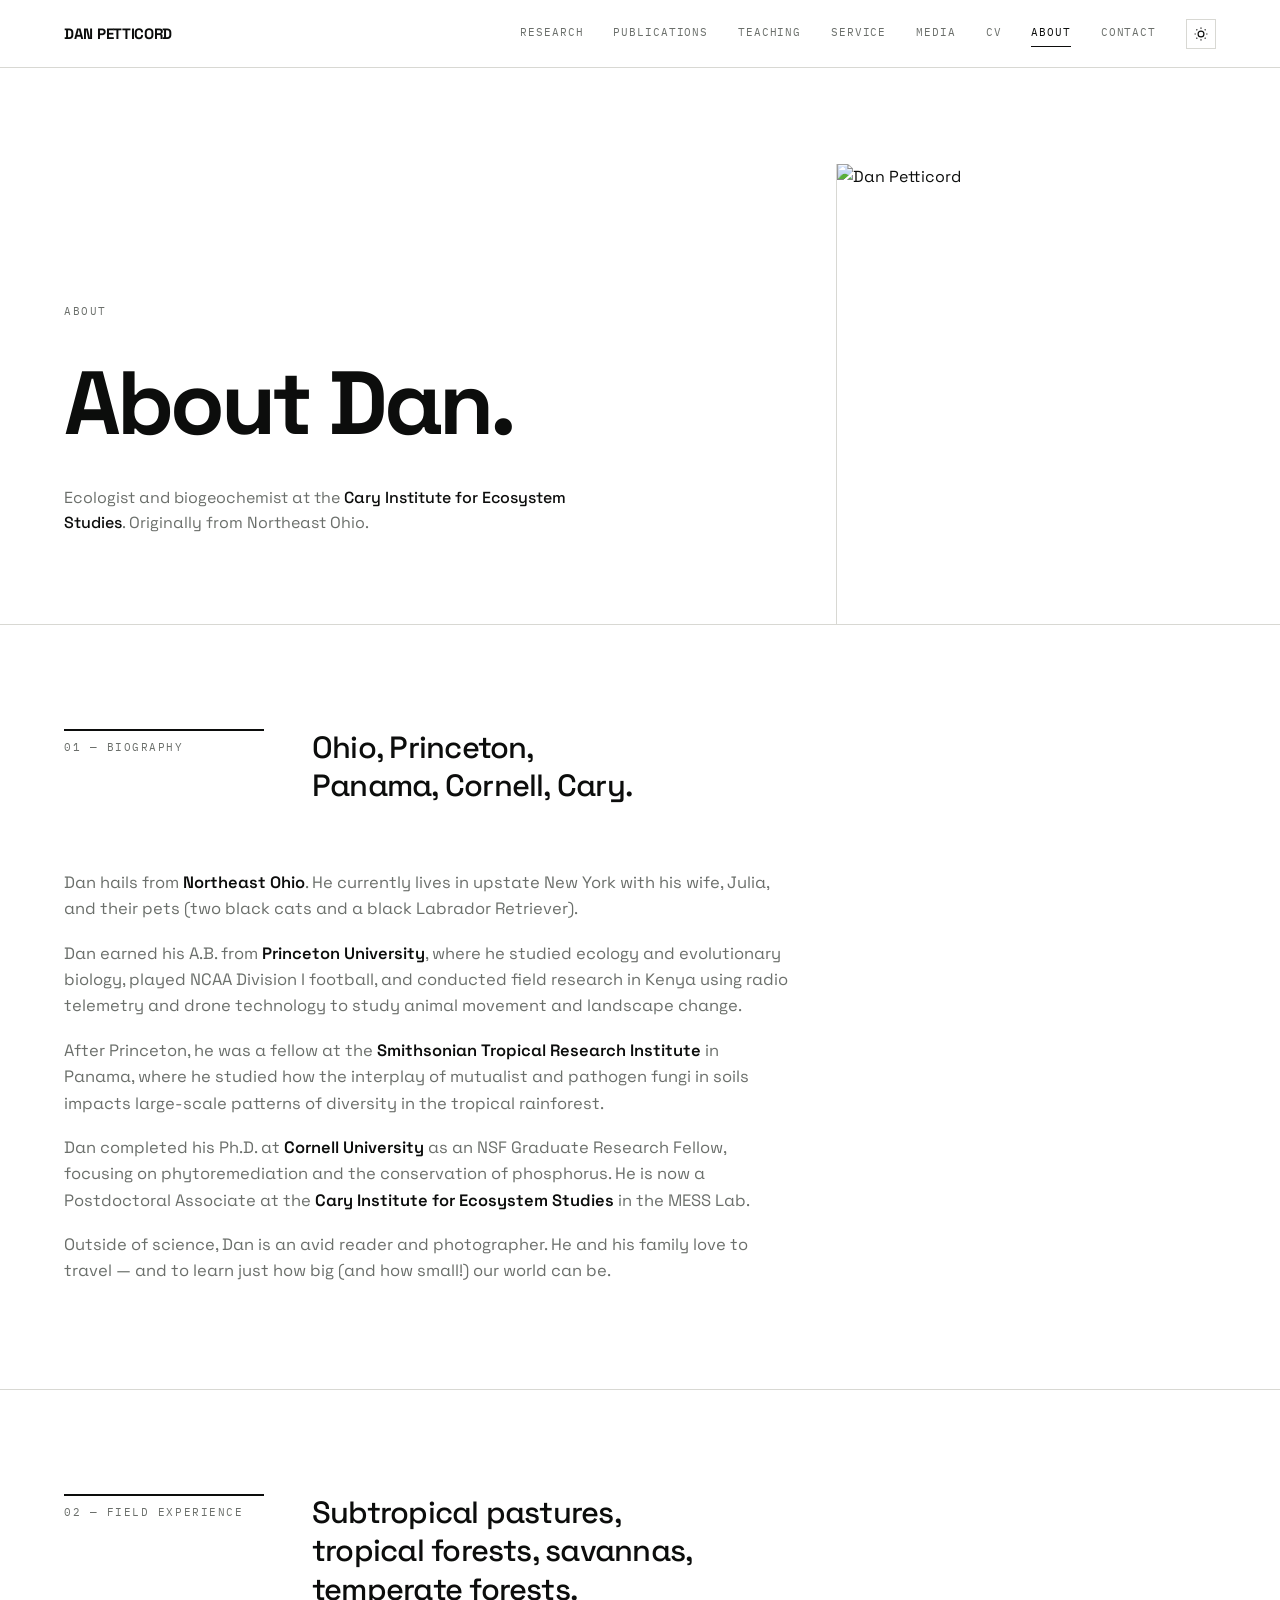
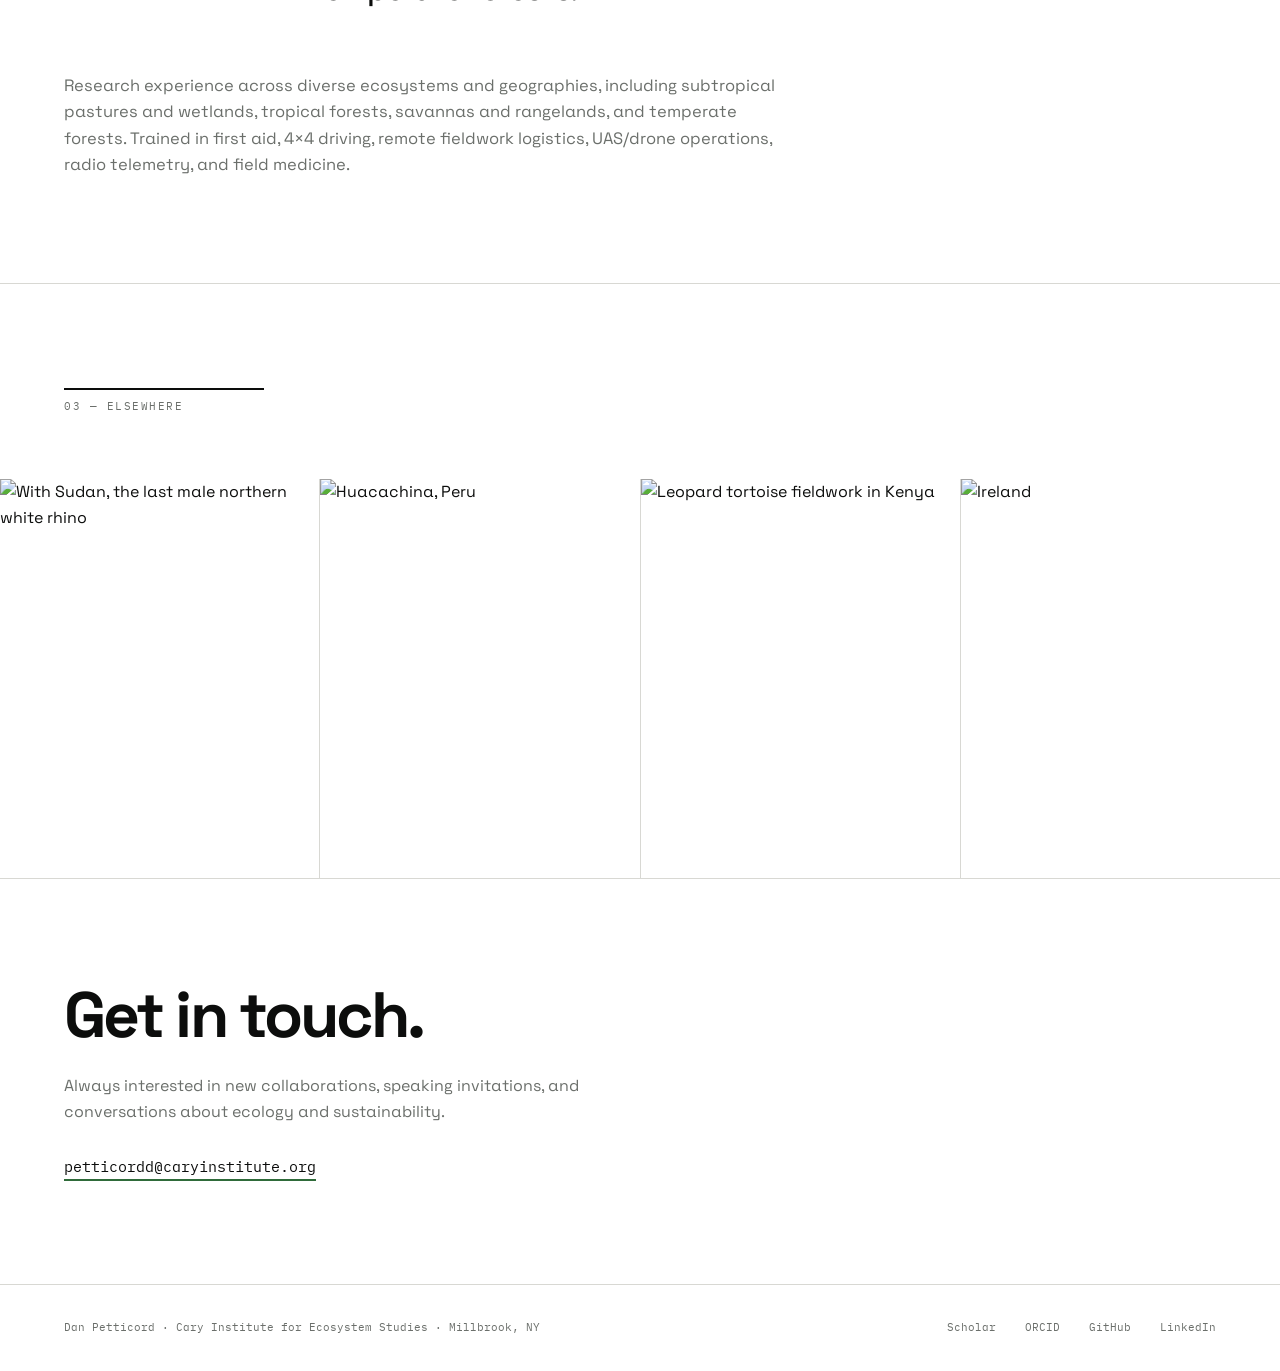
==== commit 9643d018: "Update residence on About to upstate New York No longer outside Ithaca. Kept general rather than nam" ====
--- a/about.html
+++ b/about.html
@@ -67,7 +67,7 @@
       <p class="section-lead">Ohio, Princeton, Panama, Cornell, Cary.</p>
     </div>
     <div class="prose rise">
-      <p>Dan hails from <strong>Northeast Ohio</strong>. He currently lives outside of Ithaca, New York with his wife, Julia, and their pets (two black cats and a black Labrador Retriever).</p>
+      <p>Dan hails from <strong>Northeast Ohio</strong>. He currently lives in upstate New York with his wife, Julia, and their pets (two black cats and a black Labrador Retriever).</p>
       <p>Dan earned his A.B. from <strong>Princeton University</strong>, where he studied ecology and evolutionary biology, played NCAA Division I football, and conducted field research in Kenya using radio telemetry and drone technology to study animal movement and landscape change.</p>
       <p>After Princeton, he was a fellow at the <strong>Smithsonian Tropical Research Institute</strong> in Panama, where he studied how the interplay of mutualist and pathogen fungi in soils impacts large-scale patterns of diversity in the tropical rainforest.</p>
       <p>Dan completed his Ph.D. at <strong>Cornell University</strong> as an NSF Graduate Research Fellow, focusing on phytoremediation and the conservation of phosphorus. He is now a Postdoctoral Associate at the <strong>Cary Institute for Ecosystem Studies</strong> in the MESS Lab.</p>
--- a/css/styles.css
+++ b/css/styles.css
@@ -257,7 +257,7 @@
 /* ─── METHODS ─── */
 .methods { display: grid; grid-template-columns: repeat(3, 1fr); border-top: 1px solid var(--rule); }
 .method { padding: 38px 34px; border-right: 1px solid var(--rule); border-bottom: 1px solid var(--rule); }
-.method:last-child { border-right: none; }
+.method:nth-child(3n), .method:last-child { border-right: none; }
 .method-k {
   font-family: var(--mono); font-size: 10px; letter-spacing: 0.12em;
   text-transform: uppercase; color: var(--ink); padding-bottom: 14px;
@@ -296,7 +296,19 @@
 @media (max-width: 1100px) {
   :root { --pad: 36px; }
   .hero-grid { grid-template-columns: 1fr; gap: 40px; }
-  .hero-figure { min-height: 320px; border-left: none; border-top: 1px solid var(--rule); }
+  /* Stacked hero: the rotation mixes 3:4 portrait and 4:3 landscape photos,
+     so use a square frame and contain rather than cover. A fixed frame keeps
+     the layout from jumping as the images swap. */
+  .hero-figure {
+    /* align-self must leave stretch, or the item takes the grid row's
+       height (zero, since the only child is absolutely positioned) and
+       aspect-ratio never applies. */
+    align-self: start;
+    min-height: 300px; aspect-ratio: 1 / 1;
+    border-left: none; border-top: 1px solid var(--rule);
+    background: var(--paper);
+  }
+  .hero-figure img { object-fit: contain; }
   .section-head { grid-template-columns: 1fr; gap: 20px; }
   .gallery { grid-template-columns: repeat(2, 1fr); }
 }
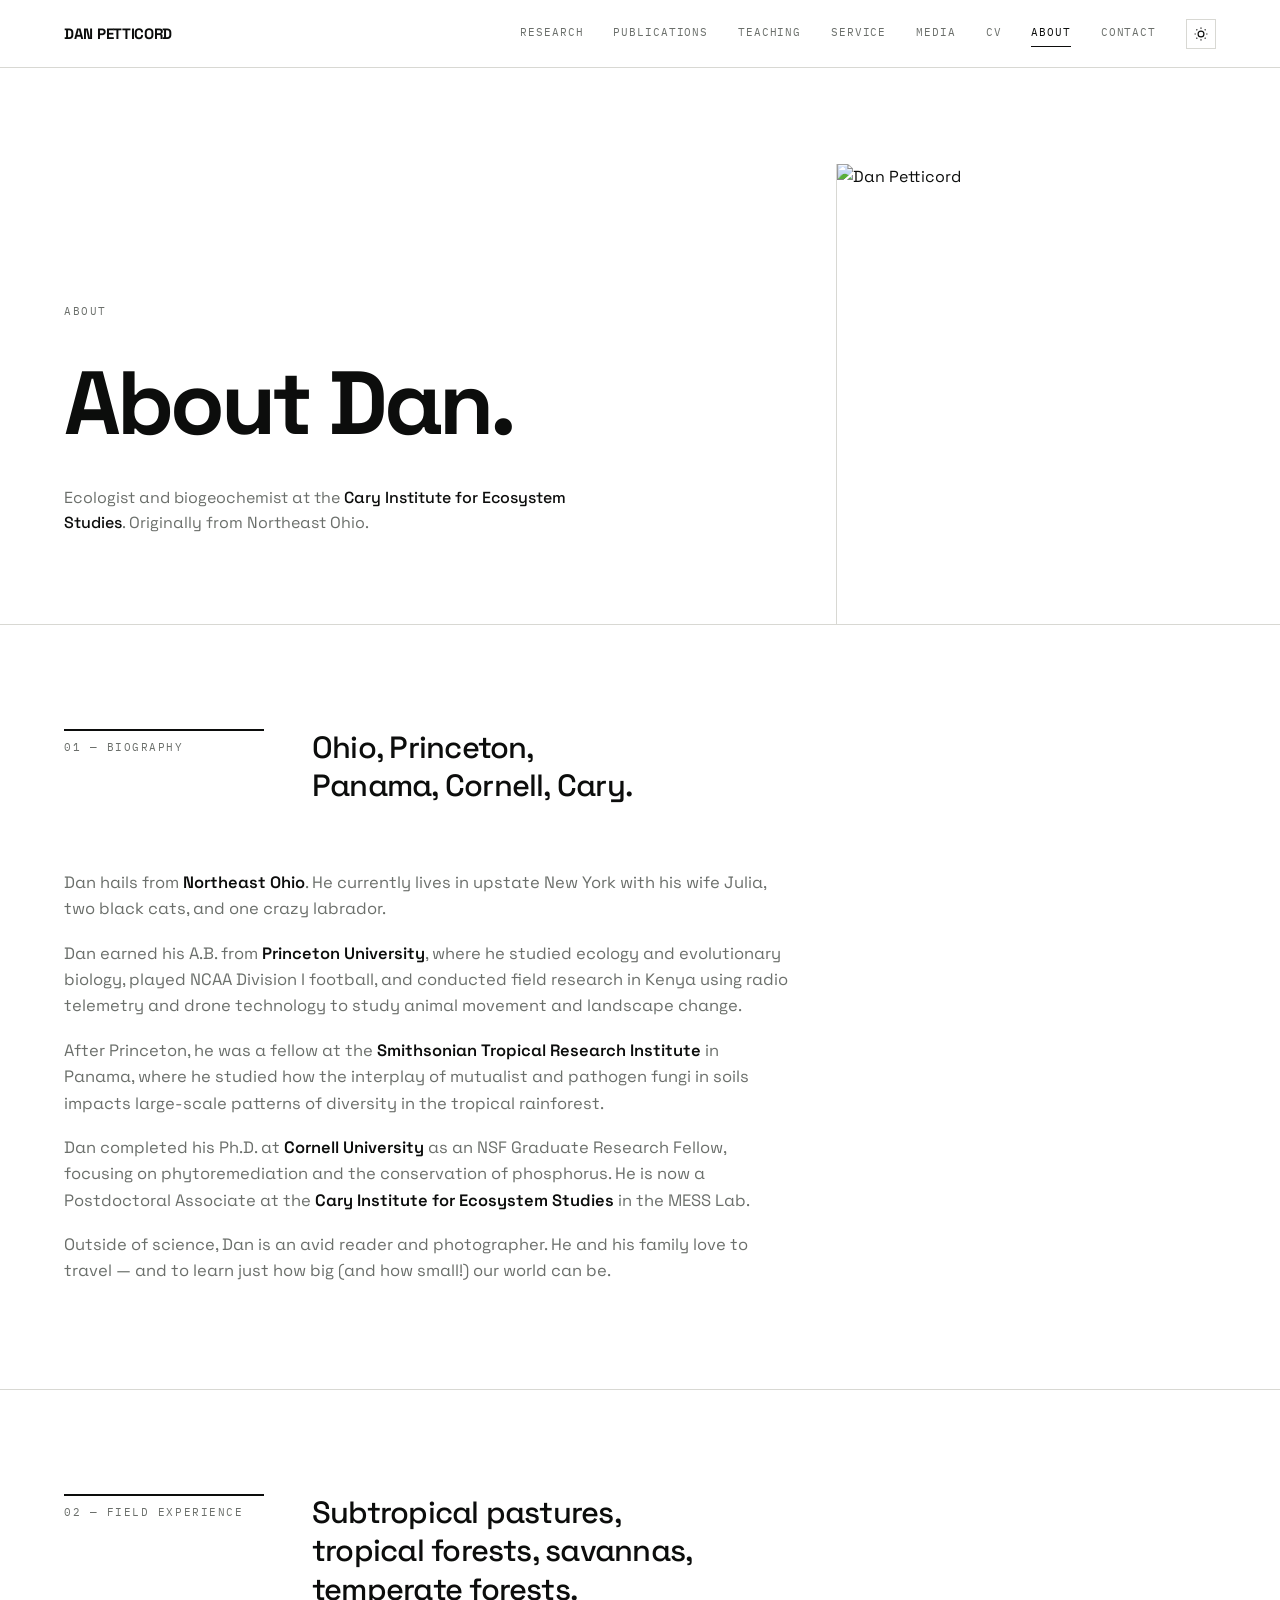
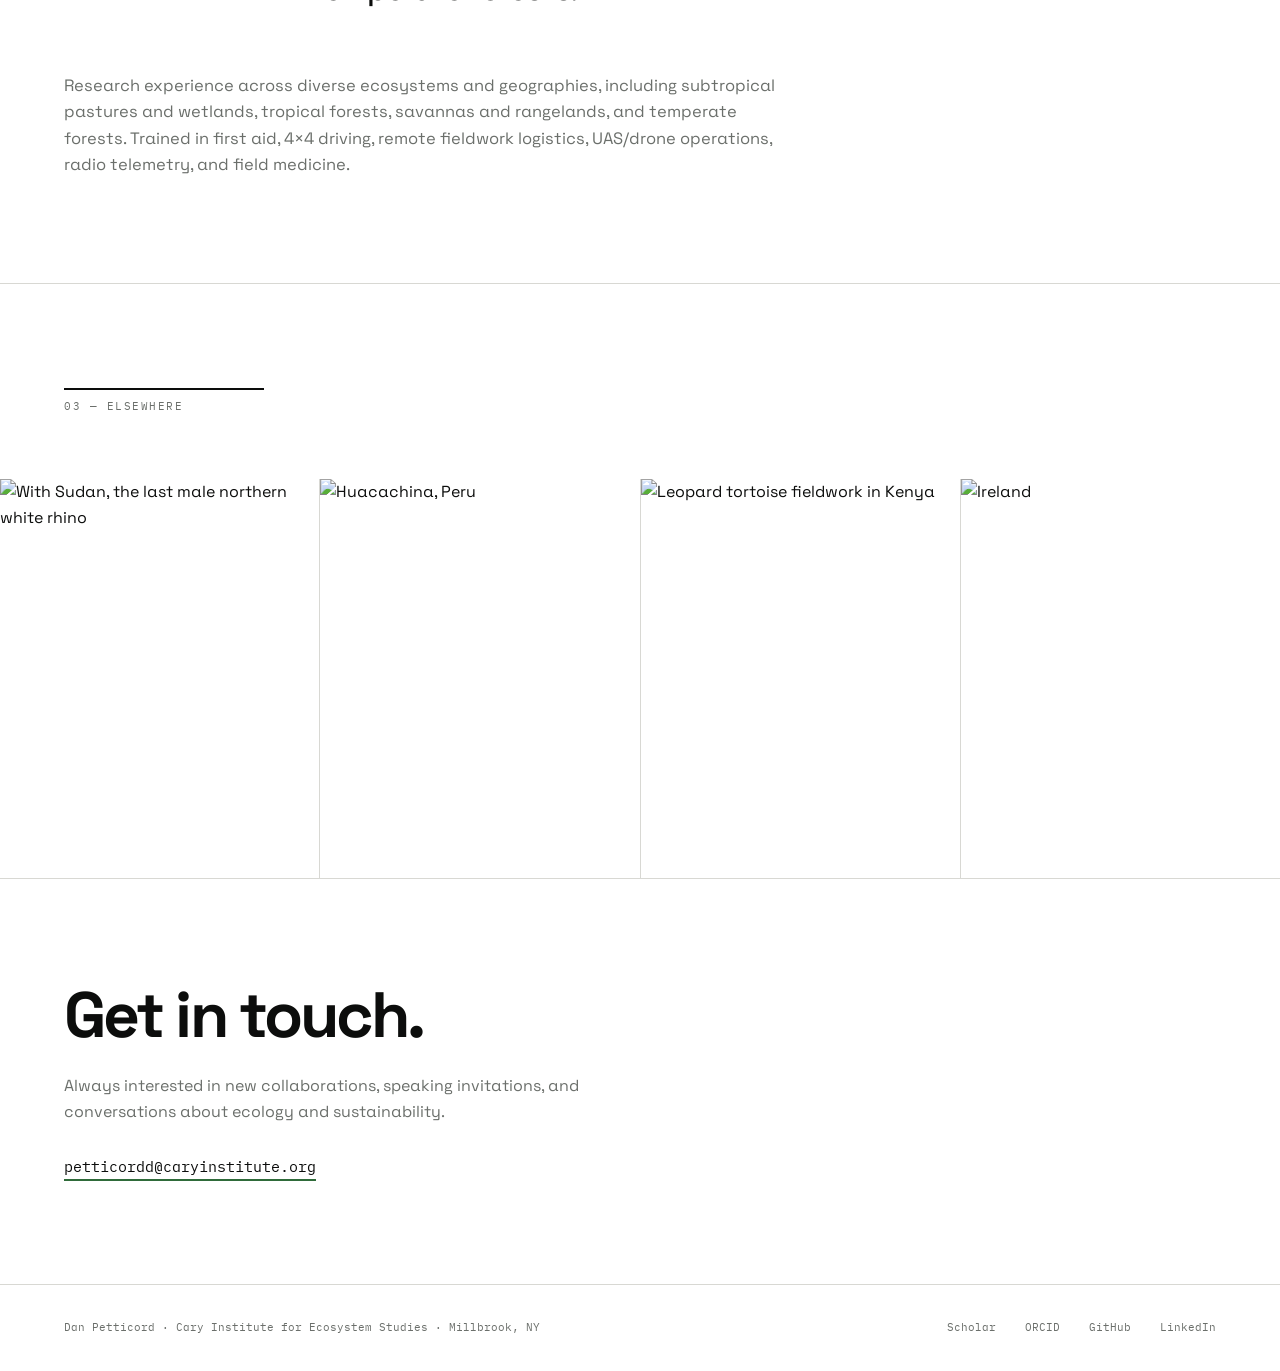
==== commit c791743a: "Reword the household line on About "with his wife Julia, two black cats, and one crazy labrador" - t" ====
--- a/about.html
+++ b/about.html
@@ -67,7 +67,7 @@
       <p class="section-lead">Ohio, Princeton, Panama, Cornell, Cary.</p>
     </div>
     <div class="prose rise">
-      <p>Dan hails from <strong>Northeast Ohio</strong>. He currently lives in upstate New York with his wife, Julia, and their pets (two black cats and a black Labrador Retriever).</p>
+      <p>Dan hails from <strong>Northeast Ohio</strong>. He currently lives in upstate New York with his wife Julia, two black cats, and one crazy labrador.</p>
       <p>Dan earned his A.B. from <strong>Princeton University</strong>, where he studied ecology and evolutionary biology, played NCAA Division I football, and conducted field research in Kenya using radio telemetry and drone technology to study animal movement and landscape change.</p>
       <p>After Princeton, he was a fellow at the <strong>Smithsonian Tropical Research Institute</strong> in Panama, where he studied how the interplay of mutualist and pathogen fungi in soils impacts large-scale patterns of diversity in the tropical rainforest.</p>
       <p>Dan completed his Ph.D. at <strong>Cornell University</strong> as an NSF Graduate Research Fellow, focusing on phytoremediation and the conservation of phosphorus. He is now a Postdoctoral Associate at the <strong>Cary Institute for Ecosystem Studies</strong> in the MESS Lab.</p>
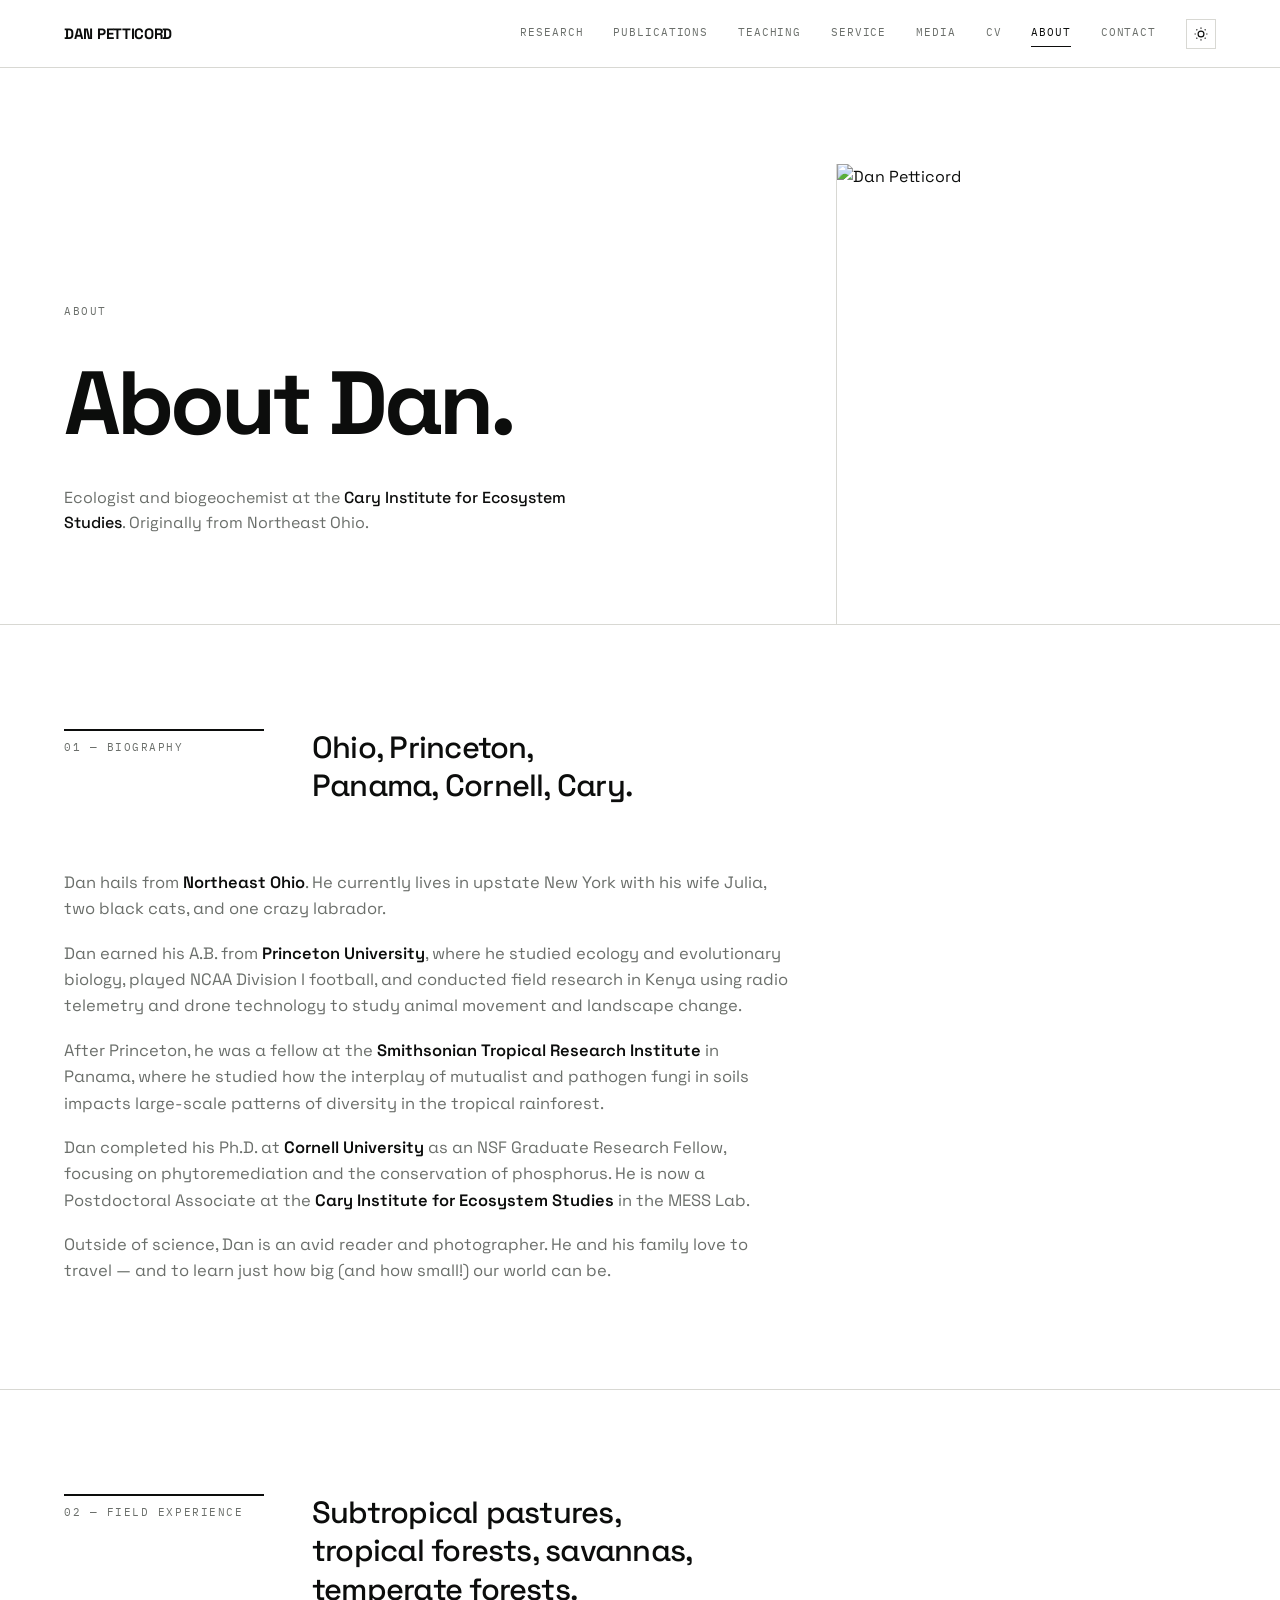
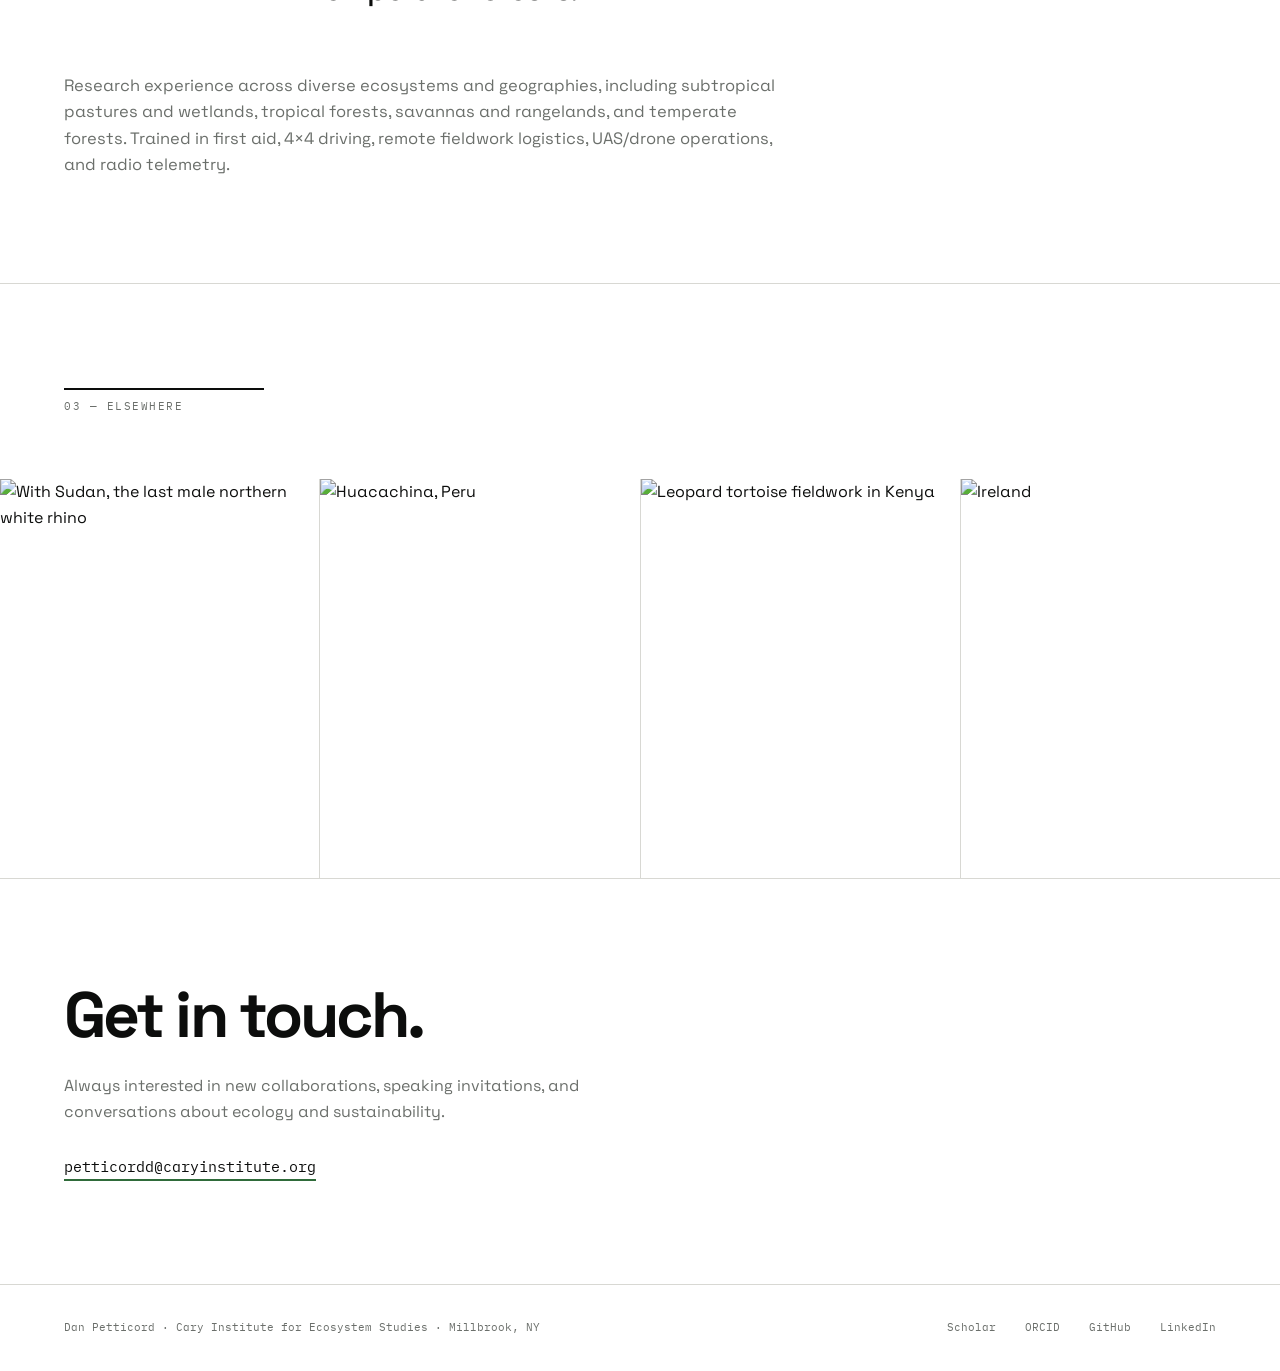
==== commit b7596363: "Hide the hero photo on mobile; move those images into the field gallery Once the hero stacks there i" ====
--- a/about.html
+++ b/about.html
@@ -83,7 +83,7 @@
       <p class="section-lead">Subtropical pastures, tropical forests, savannas, temperate forests.</p>
     </div>
     <div class="prose rise">
-      <p>Research experience across diverse ecosystems and geographies, including subtropical pastures and wetlands, tropical forests, savannas and rangelands, and temperate forests. Trained in first aid, 4×4 driving, remote fieldwork logistics, UAS/drone operations, radio telemetry, and field medicine.</p>
+      <p>Research experience across diverse ecosystems and geographies, including subtropical pastures and wetlands, tropical forests, savannas and rangelands, and temperate forests. Trained in first aid, 4×4 driving, remote fieldwork logistics, UAS/drone operations, and radio telemetry.</p>
     </div>
   </div>
 </section>
--- a/css/styles.css
+++ b/css/styles.css
@@ -267,6 +267,7 @@
 
 /* ─── GALLERY ─── */
 .gallery { display: grid; grid-template-columns: repeat(4, 1fr); gap: 1px; background: var(--rule); }
+.gallery--3 { grid-template-columns: repeat(3, 1fr); }
 .gallery img {
   width: 100%; aspect-ratio: 4/5; object-fit: cover; display: block;
   background: var(--bg);
@@ -296,19 +297,10 @@
 @media (max-width: 1100px) {
   :root { --pad: 36px; }
   .hero-grid { grid-template-columns: 1fr; gap: 40px; }
-  /* Stacked hero: the rotation mixes 3:4 portrait and 4:3 landscape photos,
-     so use a square frame and contain rather than cover. A fixed frame keeps
-     the layout from jumping as the images swap. */
-  .hero-figure {
-    /* align-self must leave stretch, or the item takes the grid row's
-       height (zero, since the only child is absolutely positioned) and
-       aspect-ratio never applies. */
-    align-self: start;
-    min-height: 300px; aspect-ratio: 1 / 1;
-    border-left: none; border-top: 1px solid var(--rule);
-    background: var(--paper);
-  }
-  .hero-figure img { object-fit: contain; }
+  /* Once the hero stacks there is no column for the photo, and a full-width
+     square reads as a wall between the headline and the page. Hide it; the
+     research gallery carries these images instead. */
+  .hero-figure { display: none; }
   .section-head { grid-template-columns: 1fr; gap: 20px; }
   .gallery { grid-template-columns: repeat(2, 1fr); }
 }
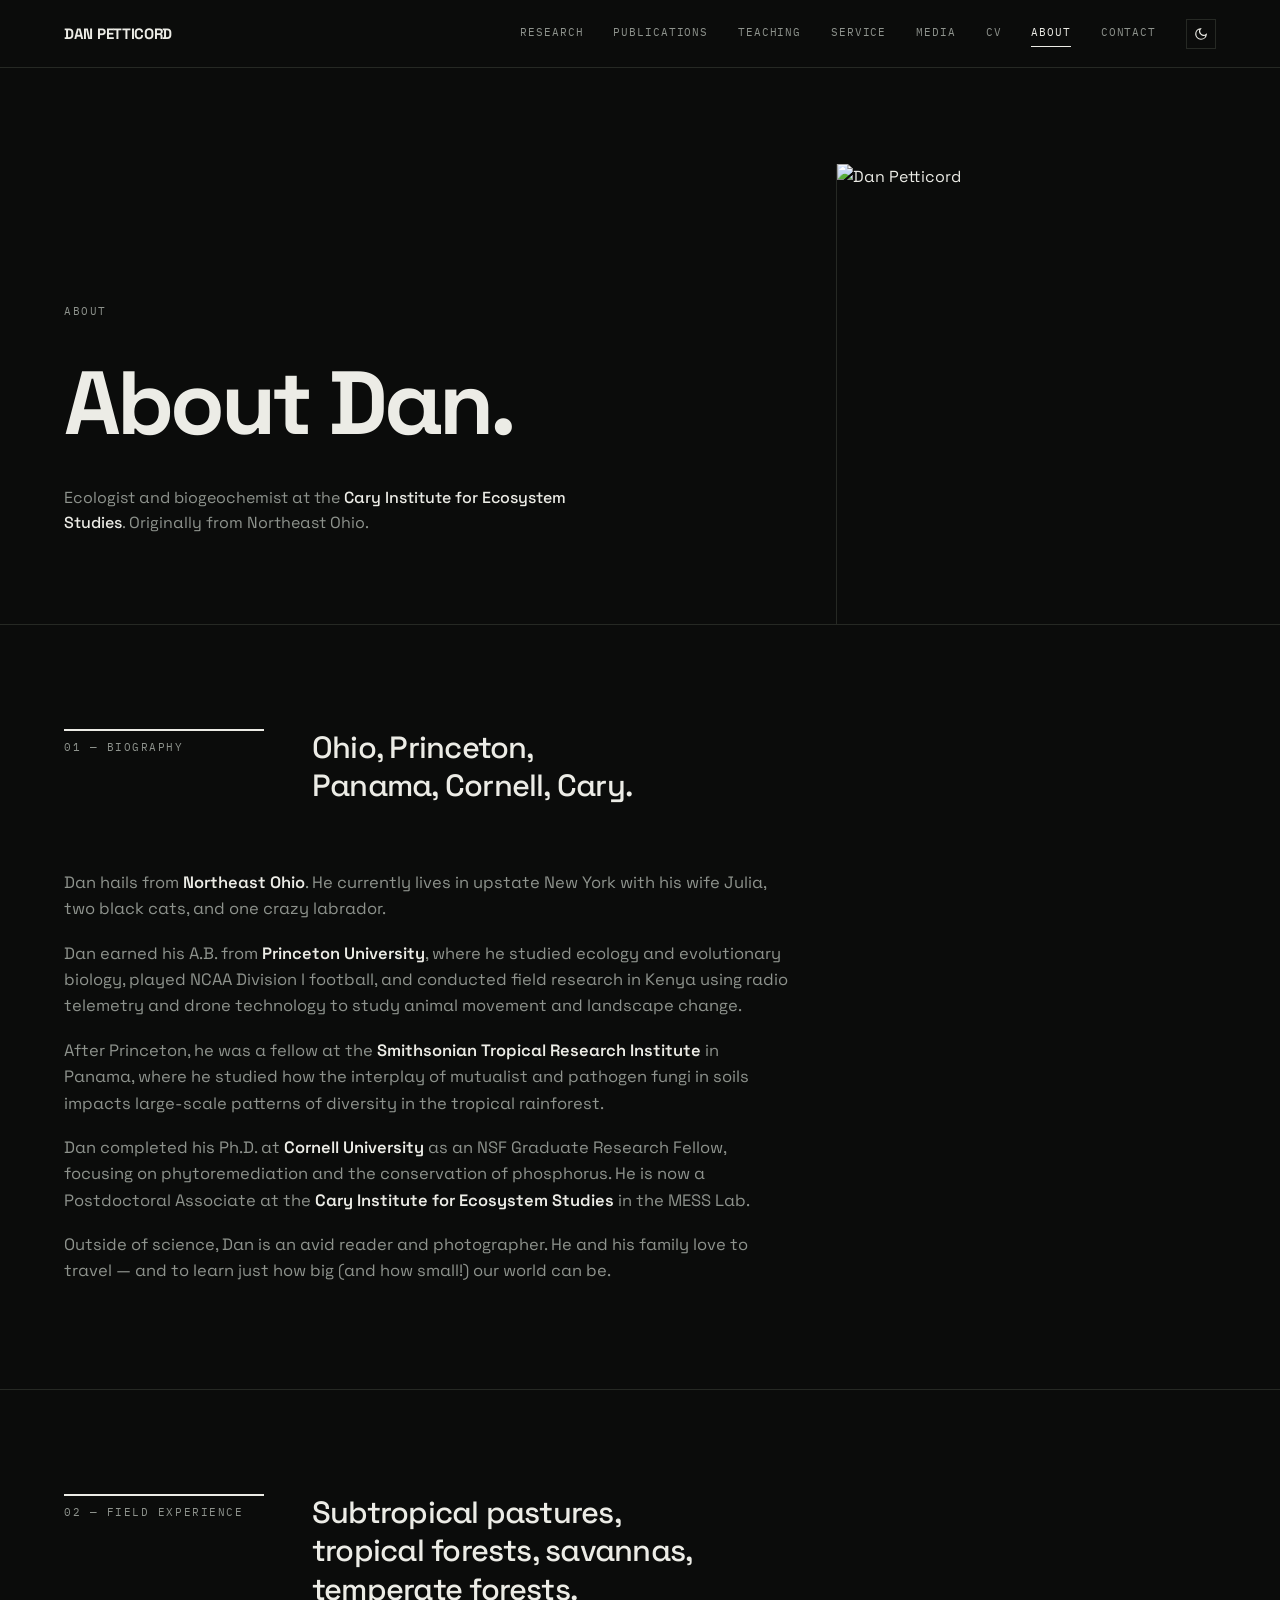
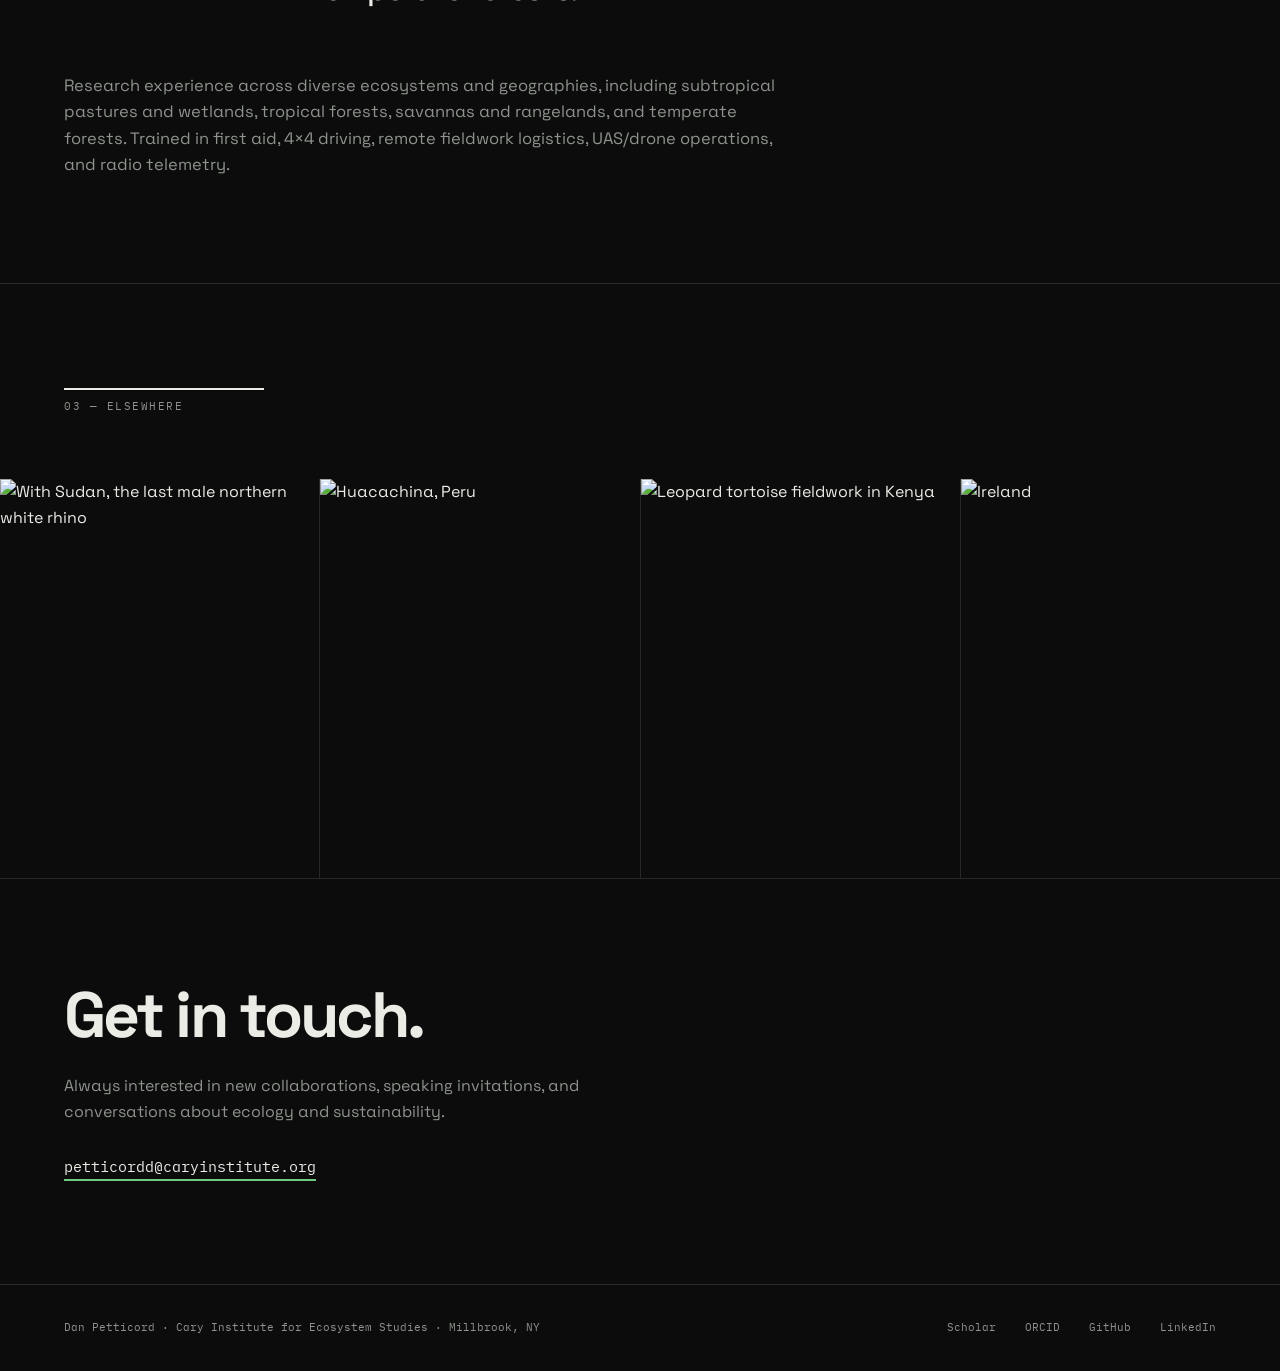
==== commit 27bb9e9e: "Default the site to dark, with light as the opt-in Swap the palettes so the dark values live on :roo" ====
--- a/about.html
+++ b/about.html
@@ -3,6 +3,7 @@
 <head>
 <meta charset="UTF-8">
 <meta name="viewport" content="width=device-width, initial-scale=1.0">
+<meta name="theme-color" content="#0B0C0B">
   <meta name="description" content="Dan Petticord is an ecologist and postdoctoral researcher at the Cary Institute for Ecosystem Studies, studying plant-soil-microbe interactions, phosphorus biogeochemistry, and microbial community assembly.">
   <link rel="canonical" href="https://www.danielpetticord.com/about.html">
   <meta property="og:type" content="profile">
@@ -21,7 +22,7 @@
 <link rel="preconnect" href="https://fonts.gstatic.com" crossorigin>
 <link href="https://fonts.googleapis.com/css2?family=Space+Grotesk:wght@400;500;600;700&family=IBM+Plex+Mono:wght@400;500&display=swap" rel="stylesheet">
 <link rel="stylesheet" href="css/styles.css">
-<script>if(localStorage.getItem('theme')==='dark')document.documentElement.setAttribute('data-theme','dark');</script>
+<script>if(localStorage.getItem('theme')==='light')document.documentElement.setAttribute('data-theme','light');</script>
 </head>
 <body>
 
--- a/css/styles.css
+++ b/css/styles.css
@@ -6,7 +6,28 @@
 
 *, *::before, *::after { box-sizing: border-box; }
 
+/* Dark is the default. Light is opt-in via [data-theme="light"], which the
+   toggle sets and the inline head script restores from localStorage. Keeping
+   dark on :root means no light flash before that script runs, and the site
+   still renders correctly with JavaScript disabled. */
 :root {
+  --forest:  #6FCB80;
+  --farm:    #E0A83C;
+  --ink:     #ECECE6;
+  --bg:      #0B0C0B;
+  --paper:   #141614;
+  --muted:   #8E938D;
+  --rule:    #262924;
+  --rule-hi: #ECECE6;
+
+  --sans: 'Space Grotesk', -apple-system, BlinkMacSystemFont, 'Segoe UI', sans-serif;
+  --mono: 'IBM Plex Mono', ui-monospace, 'SF Mono', Menlo, monospace;
+
+  --pad: 64px;
+  --maxw: 1440px;
+}
+
+[data-theme="light"] {
   --forest:  #2F6B3A;
   --farm:    #B57A15;
   --ink:     #0C0D0C;
@@ -15,23 +36,6 @@
   --muted:   #6B6F6B;
   --rule:    #D8D8D3;
   --rule-hi: #0C0D0C;
-
-  --sans: 'Space Grotesk', -apple-system, BlinkMacSystemFont, 'Segoe UI', sans-serif;
-  --mono: 'IBM Plex Mono', ui-monospace, 'SF Mono', Menlo, monospace;
-
-  --pad: 64px;
-  --maxw: 1440px;
-}
-
-[data-theme="dark"] {
-  --forest:  #6FCB80;
-  --farm:    #E0A83C;
-  --ink:     #ECECE6;
-  --bg:      #0B0C0B;
-  --paper:   #141614;
-  --muted:   #8E938D;
-  --rule:    #262924;
-  --rule-hi: #ECECE6;
 }
 
 html { scroll-behavior: smooth; -webkit-text-size-adjust: 100%; }
@@ -82,9 +86,10 @@
   color: var(--ink); padding: 0;
 }
 .theme-toggle:hover { border-color: var(--ink); }
-.theme-icon-moon { display: none; }
-[data-theme="dark"] .theme-icon-sun { display: none; }
-[data-theme="dark"] .theme-icon-moon { display: block; }
+/* The icon shows the current theme: moon in dark (default), sun in light. */
+.theme-icon-sun { display: none; }
+[data-theme="light"] .theme-icon-moon { display: none; }
+[data-theme="light"] .theme-icon-sun { display: block; }
 
 .nav-burger { display: none; background: none; border: 0; cursor: pointer; color: var(--ink); font-size: 20px; }
 
